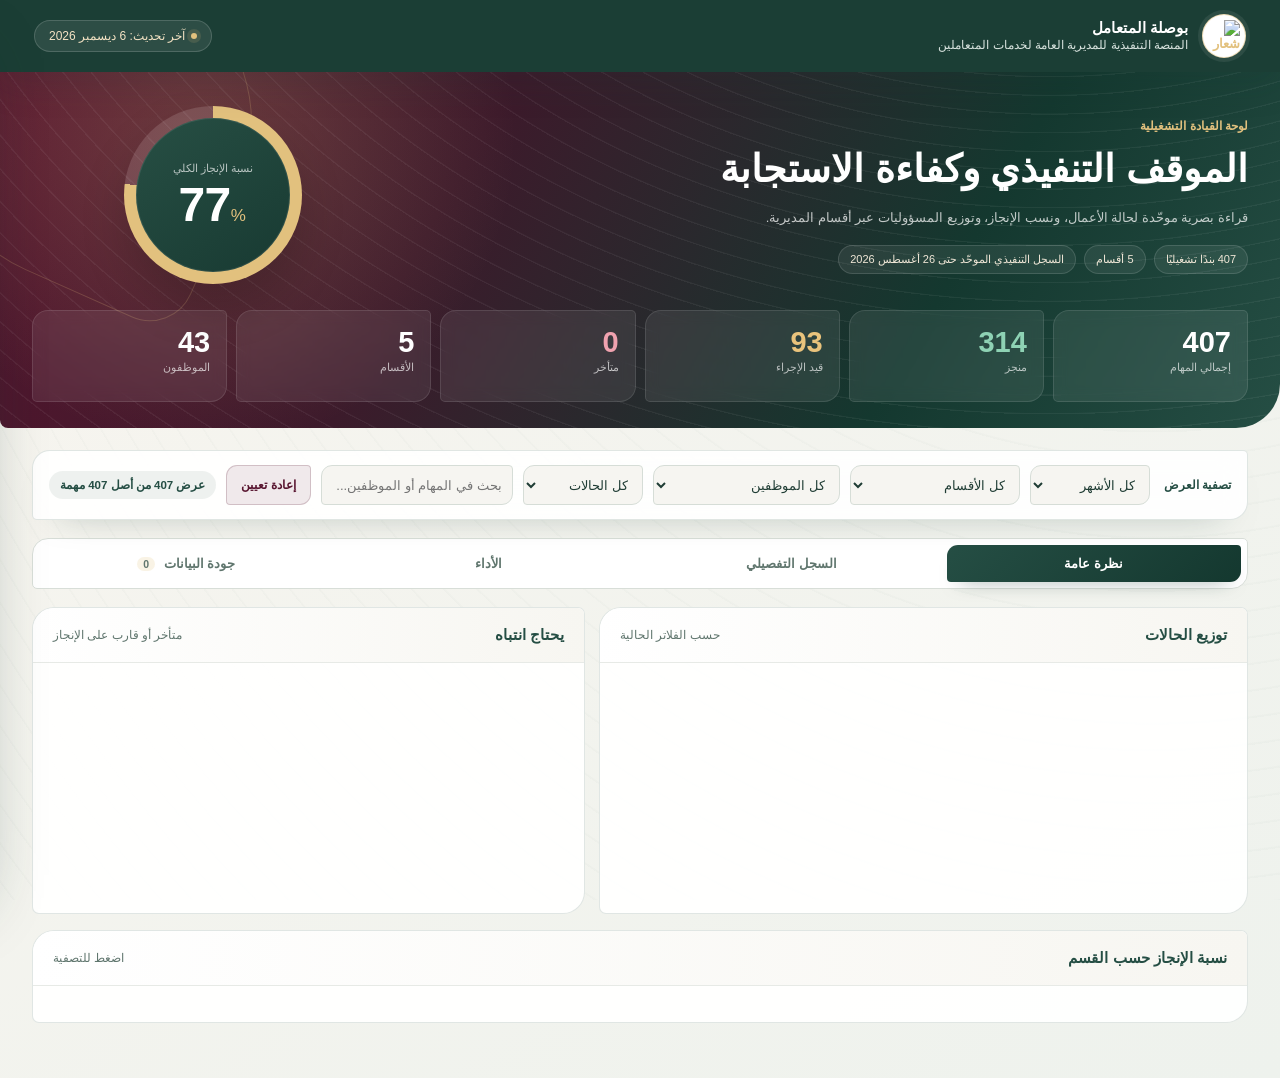
==== overrides/assets/work-tracker.html @ 0bb827c5 "Read weekly task workbook layouts safely" ====
<!DOCTYPE html>
<html lang="ar" dir="rtl">
<head>
<meta charset="UTF-8">
<meta name="viewport" content="width=device-width, initial-scale=1.0">
<title>بوصلة المتعامل — الموقف التنفيذي</title>
<link href="https://fonts.googleapis.com/css2?family=IBM+Plex+Sans+Arabic:wght@300;400;500;600;700&display=swap" rel="stylesheet">
<script src="https://cdnjs.cloudflare.com/ajax/libs/Chart.js/4.4.1/chart.umd.min.js" integrity="sha384-bs/nf9FbdNouRbMiFcrcZfLXYPKiPaGVGplVbv7dLGECccEXDW+S3zjqSKR5ZEaD" crossorigin="anonymous"></script>
<script src="https://cdn.sheetjs.com/xlsx-0.20.3/package/dist/xlsx.full.min.js"></script>
<style>
*{margin:0;padding:0;box-sizing:border-box;}
html,body{direction:rtl;text-align:right}.tabs{direction:rtl;justify-content:flex-start}
:root{
  --bg:#EAEDF3;
  --surface:#FFFFFF;
  --surface-alt:#F5F7FA;
  --ink:#16233D;
  --ink-soft:#5C6B84;
  --ink-faint:#93A0B4;
  --line:#E0E5ED;
  --line-strong:#CDD5E1;

  --navy:#152244;
  --navy-deep:#0B142B;
  --navy-soft:rgba(21,34,68,0.06);

  --gold:#AD8A3F;
  --gold-bright:#C9A44F;
  --gold-soft:rgba(173,138,63,0.13);

  --good:#1E7B4D;
  --good-soft:rgba(30,123,77,0.10);
  --warn:#B7791F;
  --warn-soft:rgba(183,121,31,0.10);
  --bad:#B23A3A;
  --bad-soft:rgba(178,58,58,0.10);

  --radius:10px;
  --radius-sm:6px;
  --shadow-sm:0 1px 2px rgba(11,20,43,0.06);
  --shadow-md:0 10px 30px -12px rgba(11,20,43,0.28);
}
html{scroll-behavior:smooth;}
body{
  background:var(--bg);
  color:var(--ink);
  font-family:'IBM Plex Sans Arabic',Tahoma,'Segoe UI',sans-serif;
  min-height:100vh;
  font-variant-numeric:tabular-nums;
  -webkit-font-smoothing:antialiased;
}

/* ───────── HEADER ───────── */
header{
  background:var(--surface);
  border-bottom:1px solid var(--line);
  padding:0 28px;
  height:58px;
  display:flex;align-items:center;justify-content:space-between;
  position:sticky;top:0;z-index:70;
}
.header-left{display:flex;align-items:center;gap:12px;}
.brand-mark{
  width:32px;height:32px;border-radius:7px;
  background:linear-gradient(155deg,var(--navy) 0%, var(--navy-deep) 100%);
  display:flex;align-items:center;justify-content:center;
  color:var(--gold-bright);font-weight:700;font-size:13px;flex-shrink:0;
  border:1px solid rgba(173,138,63,0.35);
}
.brand-text{display:flex;flex-direction:column;line-height:1.25;}
.brand-name{font-size:13.5px;font-weight:600;color:var(--ink);}
.brand-sub{font-size:11px;color:var(--ink-soft);}
.header-right{display:flex;align-items:center;gap:10px;}
.header-tag{
  font-size:11.5px;color:var(--ink-soft);
  background:var(--surface-alt);border:1px solid var(--line);
  padding:5px 12px;border-radius:20px;
  display:flex;align-items:center;gap:6px;
}
.header-tag .live-dot{width:6px;height:6px;border-radius:50%;background:var(--good);box-shadow:0 0 0 3px var(--good-soft);}

/* ───────── LAYOUT ───────── */
.page{max-width:1320px;margin:0 auto;padding:0 24px 48px;}

/* ───────── HERO / LEDGER BAND ───────── */
.hero{
  background:linear-gradient(120deg,var(--navy-deep) 0%, var(--navy) 62%, #1E3157 100%);
  margin:0 -24px 20px;
  padding:26px 24px 22px;
  position:relative;
  overflow:hidden;
}
.hero::before{
  content:'';position:absolute;inset:0;
  background-image:repeating-linear-gradient(90deg, rgba(255,255,255,0.035) 0 1px, transparent 1px 64px);
  pointer-events:none;
}
.hero-inner{max-width:1320px;margin:0 auto;position:relative;display:flex;align-items:flex-end;gap:36px;flex-wrap:wrap;}
.hero-figure{display:flex;flex-direction:column;gap:2px;}
.hero-figure .label{font-size:11.5px;color:rgba(255,255,255,0.55);font-weight:500;}
.hero-figure .value{font-size:44px;font-weight:700;color:var(--gold-bright);line-height:1;letter-spacing:-0.5px;}
.hero-figure .value .unit{font-size:20px;color:rgba(255,255,255,0.7);font-weight:500;margin-inline-start:2px;}
.hero-stats{display:flex;gap:26px;flex-wrap:wrap;margin-inline-start:auto;}
.hero-stat{display:flex;flex-direction:column;gap:2px;cursor:pointer;padding:4px 2px;border-bottom:2px solid transparent;transition:border-color .15s;}
.hero-stat:hover{border-color:rgba(201,164,79,0.5);}
.hero-stat .n{font-size:22px;font-weight:700;color:#fff;}
.hero-stat .l{font-size:11px;color:rgba(255,255,255,0.55);}
.hero-stat.is-good .n{color:#6FCB9B;}
.hero-stat.is-warn .n{color:#E8B863;}
.hero-stat.is-bad .n{color:#E88A8A;}

/* ───────── FILTER BAR ───────── */
.filter-bar{
  display:flex;flex-wrap:wrap;gap:9px;align-items:center;
  background:var(--surface);border:1px solid var(--line);
  border-radius:var(--radius);padding:11px 14px;margin-bottom:16px;
  box-shadow:var(--shadow-sm);
}
.filter-bar select, .filter-bar input[type=text]{
  font-family:inherit;font-size:12.5px;color:var(--ink);
  background:var(--surface-alt);border:1px solid var(--line);
  border-radius:7px;padding:7px 10px;outline:none;cursor:pointer;
  min-width:120px;
}
.filter-bar input[type=text]{cursor:text;min-width:180px;flex:1;}
.filter-bar select:focus, .filter-bar input:focus{border-color:var(--gold);}
.btn-reset{
  font-family:inherit;font-size:12px;font-weight:600;color:var(--ink-soft);
  background:none;border:1px solid var(--line-strong);border-radius:7px;
  padding:7px 12px;cursor:pointer;transition:all .15s;
}
.btn-reset:hover{background:var(--surface-alt);color:var(--bad);border-color:var(--bad);}
.filter-count{font-size:11.5px;color:var(--ink-faint);margin-inline-start:auto;white-space:nowrap;}

/* ───────── TABS ───────── */
.tabs{display:flex;gap:4px;margin-bottom:16px;border-bottom:1px solid var(--line);}
.tab{
  font-family:inherit;font-size:13px;font-weight:600;color:var(--ink-soft);
  background:none;border:none;padding:9px 4px;cursor:pointer;
  border-bottom:2px solid transparent;margin-inline-end:22px;
  transition:color .15s;
}
.tab:hover{color:var(--ink);}
.tab.active{color:var(--navy);border-color:var(--gold);}
.tab .badge{
  display:inline-block;margin-inline-start:5px;font-size:10.5px;font-weight:700;
  background:var(--gold-soft);color:var(--gold);padding:1px 6px;border-radius:9px;
}
.tab-panel{display:none;}
.tab-panel.active{display:block;}

/* ───────── CARDS / GRID ───────── */
.card{
  background:var(--surface);border:1px solid var(--line);border-radius:var(--radius);
  box-shadow:var(--shadow-sm);
}
.card-head{
  display:flex;align-items:center;justify-content:space-between;
  padding:13px 16px;border-bottom:1px solid var(--line);
}
.card-head h3{font-size:13px;font-weight:600;color:var(--ink);}
.card-head .hint{font-size:11px;color:var(--ink-faint);}
.grid-2{display:grid;grid-template-columns:1.3fr 1fr;gap:16px;margin-bottom:16px;}
.grid-3{display:grid;grid-template-columns:repeat(3,1fr);gap:14px;}
@media(max-width:900px){.grid-2{grid-template-columns:1fr;}.grid-3{grid-template-columns:1fr 1fr;}}

/* status donut card */
.donut-wrap{padding:14px 16px;display:flex;align-items:center;gap:18px;}
.donut-wrap canvas{max-width:150px;max-height:150px;}
.donut-legend{display:flex;flex-direction:column;gap:9px;flex:1;}
.legend-row{display:flex;align-items:center;gap:8px;font-size:12.5px;}
.legend-dot{width:9px;height:9px;border-radius:3px;flex-shrink:0;}
.legend-row .name{color:var(--ink-soft);flex:1;}
.legend-row .val{font-weight:700;color:var(--ink);}

/* attention list */
.attn-list{padding:6px 0;}
.attn-item{
  display:flex;align-items:center;gap:10px;padding:9px 16px;cursor:pointer;
  border-bottom:1px solid var(--surface-alt);transition:background .12s;
}
.attn-item:last-child{border-bottom:none;}
.attn-item:hover{background:var(--surface-alt);}
.attn-dot{width:7px;height:7px;border-radius:50%;flex-shrink:0;}
.attn-title{flex:1;font-size:12.5px;color:var(--ink);overflow:hidden;text-overflow:ellipsis;white-space:nowrap;}
.attn-meta{font-size:11px;color:var(--ink-faint);flex-shrink:0;}
.empty-note{padding:22px 16px;text-align:center;color:var(--ink-faint);font-size:12.5px;}

/* dept bars */
.deptbar-list{padding:14px 16px;display:flex;flex-direction:column;gap:12px;}
.deptbar-row{cursor:pointer;}
.deptbar-top{display:flex;justify-content:space-between;font-size:12px;margin-bottom:5px;}
.deptbar-top .name{color:var(--ink);font-weight:500;}
.deptbar-top .pct{color:var(--ink-soft);font-weight:700;}
.deptbar-track{height:7px;background:var(--surface-alt);border-radius:4px;overflow:hidden;}
.deptbar-fill{height:100%;border-radius:4px;}

/* ───────── TABLE ───────── */
.table-card{overflow:hidden;}
.tbl-scroll{overflow-x:auto;}
table{width:100%;border-collapse:collapse;font-size:12.5px;}
thead th{
  text-align:right;padding:10px 14px;background:var(--surface-alt);
  color:var(--ink-soft);font-weight:600;font-size:11.5px;
  border-bottom:1px solid var(--line);white-space:nowrap;
}
tbody td{padding:10px 14px;border-bottom:1px solid var(--surface-alt);vertical-align:middle;}
tbody tr{cursor:pointer;transition:background .12s;}
tbody tr:hover{background:var(--surface-alt);}
.cell-title{max-width:340px;overflow:hidden;text-overflow:ellipsis;white-space:nowrap;color:var(--ink);font-weight:500;}
.cell-emp{color:var(--ink-soft);max-width:200px;overflow:hidden;text-overflow:ellipsis;white-space:nowrap;}
.pct-mini{display:flex;align-items:center;gap:7px;min-width:90px;}
.pct-mini .track{flex:1;height:5px;background:var(--surface-alt);border-radius:3px;overflow:hidden;}
.pct-mini .fill{height:100%;border-radius:3px;}
.pct-mini .num{font-size:11.5px;font-weight:700;color:var(--ink-soft);min-width:28px;}
.pill{display:inline-flex;align-items:center;gap:5px;font-size:11px;font-weight:600;padding:3px 9px;border-radius:20px;white-space:nowrap;}
.pill-dot{width:5px;height:5px;border-radius:50%;}
.pill-good{background:var(--good-soft);color:var(--good);}
.pill-good .pill-dot{background:var(--good);}
.pill-warn{background:var(--warn-soft);color:var(--warn);}
.pill-warn .pill-dot{background:var(--warn);}
.pill-bad{background:var(--bad-soft);color:var(--bad);}
.pill-bad .pill-dot{background:var(--bad);}

.pager{display:flex;align-items:center;justify-content:space-between;padding:11px 16px;border-top:1px solid var(--line);}
.pager .info{font-size:11.5px;color:var(--ink-faint);}
.pager .nav{display:flex;gap:6px;}
.pager button{
  font-family:inherit;font-size:12px;font-weight:600;color:var(--ink-soft);
  background:var(--surface-alt);border:1px solid var(--line);border-radius:6px;
  padding:5px 11px;cursor:pointer;
}
.pager button:disabled{opacity:0.4;cursor:not-allowed;}
.pager button:not(:disabled):hover{background:var(--gold-soft);border-color:var(--gold);color:var(--gold);}

/* ───────── PERFORMANCE GRID ───────── */
.perf-toggle{display:flex;gap:6px;margin-bottom:14px;}
.perf-toggle button{
  font-family:inherit;font-size:12px;font-weight:600;color:var(--ink-soft);
  background:var(--surface);border:1px solid var(--line);border-radius:7px;
  padding:6px 14px;cursor:pointer;
}
.perf-toggle button.active{background:var(--navy);color:#fff;border-color:var(--navy);}
.perf-card{
  background:var(--surface);border:1px solid var(--line);border-radius:var(--radius);
  padding:14px 16px;cursor:pointer;transition:border-color .15s,transform .1s;
}
.perf-card:hover{border-color:var(--gold);transform:translateY(-1px);}
.perf-card.is-total{background:linear-gradient(120deg,var(--navy-deep),var(--navy));border-color:var(--navy);}
.perf-card.is-total .perf-name{color:rgba(255,255,255,0.7);}
.perf-card.is-total .perf-score{color:var(--gold-bright);}
.perf-card.is-total .perf-sub{color:rgba(255,255,255,0.55);}
.perf-card.is-total .perf-track{background:rgba(255,255,255,0.15);}
.perf-name{font-size:12.5px;font-weight:600;color:var(--ink);margin-bottom:6px;overflow:hidden;text-overflow:ellipsis;white-space:nowrap;}
.perf-score{font-size:26px;font-weight:700;margin-bottom:7px;}
.perf-track{height:6px;background:var(--surface-alt);border-radius:3px;overflow:hidden;margin-bottom:7px;}
.perf-fill{height:100%;border-radius:3px;}
.perf-sub{font-size:11px;color:var(--ink-faint);}

/* ───────── DATA QUALITY ───────── */
.dq-card{padding:16px;margin-bottom:14px;}
.dq-item{display:flex;gap:12px;padding:12px 0;border-bottom:1px solid var(--surface-alt);}
.dq-item:last-child{border-bottom:none;}
.dq-icon{width:30px;height:30px;border-radius:8px;flex-shrink:0;display:flex;align-items:center;justify-content:center;font-size:14px;}
.dq-icon.fixed{background:var(--good-soft);color:var(--good);}
.dq-icon.flag{background:var(--warn-soft);color:var(--warn);}
.dq-body{flex:1;}
.dq-title{font-size:12.5px;font-weight:600;color:var(--ink);margin-bottom:3px;}
.dq-detail{font-size:12px;color:var(--ink-soft);line-height:1.6;}
.dq-nums{display:flex;gap:14px;margin-top:6px;font-size:11.5px;color:var(--ink-faint);}
.dq-nums b{color:var(--ink);}

/* ───────── DRAWER ───────── */
.overlay{
  position:fixed;inset:0;background:rgba(11,20,43,0.45);backdrop-filter:blur(1px);
  z-index:100;opacity:0;pointer-events:none;transition:opacity .18s;
}
.overlay.open{opacity:1;pointer-events:auto;}
.drawer{
  position:fixed;top:0;bottom:0;left:0;width:min(420px,92vw);
  background:var(--surface);z-index:101;box-shadow:var(--shadow-md);
  transform:translateX(-100%);transition:transform .22s ease;
  display:flex;flex-direction:column;
}
.drawer.open{transform:translateX(0);}
.drawer-head{
  padding:16px 18px;border-bottom:1px solid var(--line);
  display:flex;align-items:flex-start;justify-content:space-between;gap:10px;
  background:linear-gradient(120deg,var(--navy-deep),var(--navy));
}
.drawer-head h3{font-size:14px;font-weight:600;color:#fff;line-height:1.5;}
.drawer-close{
  background:rgba(255,255,255,0.12);border:none;color:#fff;width:26px;height:26px;
  border-radius:6px;cursor:pointer;flex-shrink:0;font-size:14px;line-height:1;
}
.drawer-body{padding:16px 18px;overflow-y:auto;flex:1;}
.dfield{margin-bottom:14px;}
.dfield .k{font-size:11px;color:var(--ink-faint);margin-bottom:3px;}
.dfield .v{font-size:13px;color:var(--ink);line-height:1.6;}
.drawer-sub-list{border-top:1px solid var(--line);margin-top:6px;padding-top:10px;}
.drawer-sub-item{padding:8px 0;border-bottom:1px solid var(--surface-alt);font-size:12px;cursor:pointer;}
.drawer-sub-item:hover{color:var(--gold);}
.table-actions{display:flex;align-items:center;justify-content:space-between;gap:12px;padding:12px 16px;border-bottom:1px solid var(--line);background:var(--surface)}
.table-actions p{font-size:12px;color:var(--ink-soft);line-height:1.6}
.owner-access{display:flex;align-items:center;gap:8px;flex-wrap:wrap}.owner-status{font-size:11px;color:var(--ink-soft)}
.import-panel{padding:15px 18px;border-bottom:1px solid var(--line);background:#f7faf8}.import-panel h3{margin:0 0 6px;font-size:15px;color:var(--navy)}.import-panel p{margin:0 0 11px;font-size:12px;color:var(--ink-soft);line-height:1.8}.import-panel input[type=file]{max-width:100%;font-size:12px}.import-panel .import-actions{display:flex;gap:9px;align-items:center;flex-wrap:wrap}.import-panel .import-feedback{margin-top:10px;font-size:12px;line-height:1.8}.import-panel .import-preview{max-height:260px;overflow:auto;margin-top:10px}.import-panel table{width:100%;border-collapse:collapse;font-size:11px}.import-panel th,.import-panel td{border:1px solid var(--line);padding:7px;text-align:right}.import-panel th{background:#eef4f0}.import-panel .import-skipped{color:#99534c}
.import-dropzone{width:100%;min-height:102px;border:2px dashed #a6bfb1;border-radius:15px;background:#fff;color:var(--navy);font:inherit;cursor:pointer;display:flex;align-items:center;justify-content:center;gap:12px;padding:16px;text-align:right;transition:background .2s,border-color .2s,box-shadow .2s}
.import-dropzone:hover,.import-dropzone.is-dragging{border-color:#245944;background:#eaf5ee;box-shadow:0 0 0 3px rgba(36,89,68,.1)}
.import-dropzone:focus-visible{outline:3px solid var(--gold);outline-offset:3px}
.import-dropzone-icon{font-size:27px;line-height:1;color:#245944}.import-dropzone strong,.import-dropzone small{display:block}.import-dropzone strong{font-size:14px}.import-dropzone small{font-size:11px;color:var(--ink-soft);margin-top:5px}
.import-file-list{font-size:11px;color:var(--ink-soft);line-height:1.7;overflow-wrap:anywhere}.import-file-list span{display:inline-block;margin:5px 0 0 6px;padding:4px 8px;background:#eef4f0;border-radius:7px}
.import-panel .import-actions{margin-top:12px}
.import-panel details.import-skipped{margin-top:10px;padding:9px 12px;border:1px solid #e8d6ca;border-radius:9px;background:#fffaf7}.import-panel .import-skipped summary{cursor:pointer;font-weight:700}.import-panel .import-skipped ol{padding-right:20px;margin:9px 0 0}.import-panel .import-skipped li{padding:3px 0;line-height:1.6}
.import-panel thead th{position:sticky;top:0;z-index:1}
[hidden]{display:none!important}
.btn-primary,.btn-danger,.btn-secondary{font-family:inherit;font-size:12px;font-weight:700;border-radius:10px 4px 10px 4px;padding:8px 14px;cursor:pointer;transition:all .15s}
.btn-primary{color:#fff;background:var(--navy);border:1px solid var(--navy)}
.btn-primary:hover{background:var(--burgundy);border-color:var(--burgundy)}
.btn-secondary{color:var(--navy);background:#fff;border:1px solid var(--line-strong)}
.btn-danger{color:var(--bad);background:var(--bad-soft);border:1px solid rgba(165,61,77,.2)}
.drawer-form{display:grid;gap:12px}.drawer-form label{display:grid;gap:5px;font-size:11px;color:var(--ink-soft)}
.drawer-form input,.drawer-form select,.drawer-form textarea{width:100%;font:inherit;font-size:13px;color:var(--ink);background:var(--surface-alt);border:1px solid var(--line);border-radius:9px 4px 9px 4px;padding:9px 10px;outline:none}
.drawer-form textarea{min-height:95px;resize:vertical;line-height:1.6}.drawer-form input:focus,.drawer-form select:focus,.drawer-form textarea:focus{border-color:var(--gold);box-shadow:0 0 0 3px var(--gold-soft)}
.drawer-form-grid{display:grid;grid-template-columns:1fr 1fr;gap:10px}.drawer-actions{display:flex;flex-wrap:wrap;gap:8px;padding-top:6px}.save-note{font-size:11px;color:var(--good);min-height:18px}
@media(max-width:620px){.table-actions{align-items:stretch;flex-direction:column}.drawer-form-grid{grid-template-columns:1fr}}

::-webkit-scrollbar{width:8px;height:8px;}
::-webkit-scrollbar-thumb{background:var(--line-strong);border-radius:6px;}

/* ───────── SPF GALLERY REDESIGN ───────── */
:root{
  --bg:#F3F0E9;
  --surface:#FFFFFF;
  --surface-alt:#F5F6F2;
  --ink:#203D35;
  --ink-soft:#60766E;
  --ink-faint:#899A94;
  --line:#D8DED8;
  --line-strong:#C4CEC7;
  --navy:#254E44;
  --navy-deep:#14382F;
  --navy-soft:rgba(37,78,68,.08);
  --gold:#B58A4A;
  --gold-bright:#E2C17E;
  --gold-soft:rgba(181,138,74,.13);
  --burgundy:#58152F;
  --burgundy-soft:rgba(88,21,47,.09);
  --good:#28775B;
  --good-soft:rgba(40,119,91,.11);
  --warn:#B17A2C;
  --warn-soft:rgba(177,122,44,.12);
  --bad:#A53D4D;
  --bad-soft:rgba(165,61,77,.11);
  --radius:20px 7px 20px 7px;
  --radius-sm:10px 4px 10px 4px;
  --shadow-sm:none;
  --shadow-md:0 28px 65px -30px rgba(20,56,47,.45);
}
body{background:linear-gradient(145deg,#F8F5EF 0%,#EEF2ED 100%);font-family:Tahoma,"Segoe UI",sans-serif;}
body:before{content:"";position:fixed;inset:0;pointer-events:none;opacity:.38;background:repeating-radial-gradient(ellipse at 90% -70%,transparent 0 18px,rgba(37,78,68,.055) 19px 20px);}
header{height:72px;padding:0 34px;background:rgba(20,56,47,.97);border:0;color:#fff;box-shadow:0 14px 35px rgba(20,56,47,.14);}
.header-left{gap:14px}.brand-mark{width:44px;height:44px;padding:5px;border-radius:50%;background:#fff;border:1px solid rgba(226,193,126,.55);box-shadow:0 0 0 4px rgba(255,255,255,.08)}
.brand-mark img{display:block;width:100%;height:100%;object-fit:contain}.brand-name{font-size:15px;color:#fff}.brand-sub{font-size:12px;color:#D8E3DE}
.header-tag{font-size:12px;color:#F4E3C4;background:rgba(255,255,255,.08);border-color:rgba(255,255,255,.16);padding:8px 14px}.header-tag .live-dot{background:var(--gold-bright);box-shadow:0 0 0 4px rgba(226,193,126,.14)}
.page{max-width:1450px;padding:0 32px 55px;position:relative}
.hero{margin:0 0 22px;padding:34px 32px 26px;background:radial-gradient(circle at 16% 18%,rgba(226,193,126,.22),transparent 28%),linear-gradient(120deg,var(--burgundy) 0%,#3D1A2B 35%,var(--navy-deep) 72%,var(--navy) 100%);border-radius:0 0 44px 8px;}
.hero:before{background:repeating-radial-gradient(ellipse at 82% -130%,transparent 0 22px,rgba(255,255,255,.055) 23px 24px)}
.hero:after{content:"";position:absolute;left:-70px;top:-110px;width:320px;height:320px;border:1px solid rgba(226,193,126,.22);border-radius:50% 50% 14% 50%;transform:rotate(24deg)}
.hero-inner{display:grid;grid-template-columns:1.15fr .5fr;align-items:center;gap:22px}
.hero-intro{position:relative;z-index:2;max-width:680px}.hero-intro>span{display:inline-block;margin-bottom:8px;color:var(--gold-bright);font-size:12px;font-weight:700}.hero-intro h1{margin:0 0 9px;color:#fff;font-size:clamp(25px,3vw,39px);line-height:1.45}.hero-intro p{max-width:630px;color:rgba(255,255,255,.73);font-size:13px;line-height:1.8}.hero-context{display:flex;gap:8px;margin-top:16px;flex-wrap:wrap}.hero-context span{padding:7px 11px;border:1px solid rgba(255,255,255,.13);border-radius:24px;background:rgba(255,255,255,.07);color:#F0E7D7;font-size:11px}
.hero-figure{--rate:71;position:relative;z-index:2;justify-self:center;width:178px;height:178px;display:grid;place-items:center;border-radius:50%;background:conic-gradient(var(--gold-bright) calc(var(--rate)*1%),rgba(255,255,255,.12) 0);box-shadow:0 24px 45px rgba(0,0,0,.18)}
.hero-figure:before{content:"";position:absolute;inset:12px;border-radius:50%;background:linear-gradient(145deg,#274F44,#183A32);box-shadow:inset 0 0 0 1px rgba(255,255,255,.09)}
.hero-figure .label,.hero-figure .value{position:relative;z-index:1}.hero-figure .label{align-self:end;color:rgba(255,255,255,.67);font-size:11px}.hero-figure .value{align-self:start;font-size:48px;color:#fff;margin-top:4px}.hero-figure .value .unit{font-size:17px;color:var(--gold-bright)}
.hero-stats{grid-column:1/-1;width:100%;display:grid;grid-template-columns:repeat(6,1fr);gap:9px;margin:4px 0 0}
.hero-stat{position:relative;min-height:92px;padding:15px 16px;border:1px solid rgba(255,255,255,.11);border-radius:16px 5px 16px 5px;background:rgba(255,255,255,.075);backdrop-filter:blur(7px);transition:transform .18s,background .18s,border-color .18s}
.hero-stat:hover{transform:translateY(-3px);background:rgba(255,255,255,.12);border-color:rgba(226,193,126,.55)}.hero-stat .n{font-size:29px;color:#fff}.hero-stat .l{font-size:11px;color:rgba(255,255,255,.67)}.hero-stat.is-good .n{color:#8ED2B4}.hero-stat.is-warn .n{color:#E9C37C}.hero-stat.is-bad .n{color:#F0A2AF}
.filter-bar{position:sticky;top:82px;z-index:55;gap:10px;padding:14px 16px;margin-bottom:18px;border-color:rgba(37,78,68,.14);border-radius:18px 5px 18px 5px;background:rgba(255,255,255,.92);backdrop-filter:blur(14px);box-shadow:0 16px 35px -28px rgba(20,56,47,.55)}
.filter-bar:before{content:"تصفية العرض";flex:0 0 auto;color:var(--navy);font-size:12px;font-weight:700;padding-inline-end:4px}
.filter-bar select,.filter-bar input[type=text]{min-height:40px;font-size:13px;border-radius:11px 4px 11px 4px;background:#F6F5F1;border-color:#D6DDD7}.filter-bar select:focus,.filter-bar input:focus{border-color:var(--gold);box-shadow:0 0 0 3px var(--gold-soft)}
.btn-reset{min-height:40px;padding:8px 14px;border-radius:11px 4px 11px 4px;color:var(--burgundy);border-color:rgba(88,21,47,.2);background:var(--burgundy-soft)}.filter-count{padding:7px 11px;border-radius:18px;background:var(--navy-soft);color:var(--navy);font-weight:700}
.tabs{gap:8px;padding:6px;margin-bottom:18px;border:1px solid var(--line);border-radius:16px 5px 16px 5px;background:#fff}.tab{flex:1;margin:0;padding:11px 15px;border:0;border-radius:11px 4px 11px 4px;font-size:13px}.tab:hover{background:var(--navy-soft);color:var(--navy)}.tab.active{background:linear-gradient(135deg,var(--navy),var(--navy-deep));color:#fff;box-shadow:0 10px 20px -14px rgba(20,56,47,.65)}.tab .badge{background:rgba(226,193,126,.2);color:inherit}
.card{border-color:rgba(37,78,68,.14);border-radius:22px 7px 22px 7px;background:rgba(255,255,255,.94);overflow:hidden}.card-head{padding:18px 20px;border-bottom-color:#E7EAE6;background:linear-gradient(90deg,#fff,#F7F6F1)}.card-head h3{font-size:15px;color:var(--navy)}.card-head .hint{font-size:12px;color:var(--ink-soft)}
.grid-2{grid-template-columns:1.08fr .92fr;gap:14px}.donut-wrap{min-height:250px;padding:20px 24px;justify-content:center}.donut-wrap canvas{max-width:190px;max-height:190px}.donut-legend{gap:12px}.legend-row{padding:10px 12px;border-radius:12px 4px 12px 4px;background:var(--surface-alt);font-size:13px}.legend-dot{width:10px;height:10px;border-radius:50%}.legend-row .val{font-size:15px;color:var(--navy)}
.attn-list{padding:10px}.attn-item{margin-bottom:7px;padding:12px 13px;border:1px solid #E6E9E5;border-radius:12px 4px 12px 4px;background:#fff}.attn-item:hover{background:#FAF7F0;border-color:rgba(181,138,74,.45)}.attn-dot{width:9px;height:9px;box-shadow:0 0 0 4px var(--warn-soft)}.attn-title{font-size:13px}.empty-note{min-height:180px;display:grid;place-items:center;color:var(--navy);font-size:13px}
.deptbar-list{display:grid;grid-template-columns:repeat(5,1fr);gap:10px;padding:18px}.deptbar-row{min-height:150px;padding:16px;border:1px solid #E0E6E1;border-radius:18px 5px 18px 5px;background:linear-gradient(145deg,#fff,#F5F6F2);display:flex;flex-direction:column;justify-content:space-between;transition:transform .18s,border-color .18s}.deptbar-row:hover{transform:translateY(-3px);border-color:var(--gold)}.deptbar-top{display:block}.deptbar-top .name{display:block;min-height:40px;font-size:13px;line-height:1.6;color:var(--navy)}.deptbar-top .pct{display:block;margin:8px 0;font-size:28px;color:var(--burgundy)}.deptbar-track{height:8px;background:#E3E9E4}.deptbar-fill{background:linear-gradient(90deg,var(--navy),var(--gold))!important}
.table-card{border-radius:22px 7px 22px 7px}thead th{padding:14px;background:var(--navy);color:#fff;border-color:rgba(255,255,255,.08)}tbody td{padding:13px 14px;border-bottom-color:#EEF0ED}tbody tr:nth-child(even){background:#FAFAF7}tbody tr:hover{background:#F5EFE4}.cell-title{color:var(--navy)}
.pager{padding:14px 18px;background:#F8F7F3}.pager button{padding:8px 14px;border-radius:10px 4px 10px 4px;background:#fff}.pager button:not(:disabled):hover{background:var(--navy);border-color:var(--navy);color:#fff}
.perf-toggle{padding:5px;border:1px solid var(--line);border-radius:14px 5px 14px 5px;background:#fff;width:max-content}.perf-toggle button{padding:9px 16px;border:0}.perf-toggle button.active{background:var(--burgundy);border-color:var(--burgundy)}.grid-3{gap:12px}.perf-card{min-height:165px;padding:19px;border-radius:20px 6px 20px 6px;background:linear-gradient(145deg,#fff,#F5F6F2);display:flex;flex-direction:column;justify-content:center}.perf-card:hover{transform:translateY(-4px);border-color:var(--gold)}.perf-card.is-total{background:linear-gradient(135deg,var(--burgundy),#34101F);border:0}.perf-name{font-size:13px}.perf-score{font-size:35px;color:var(--navy)}.perf-track{height:8px}.perf-fill{background:linear-gradient(90deg,var(--navy),var(--gold))!important}
.dq-card{padding:20px}.dq-item{padding:15px 4px}.dq-icon{width:40px;height:40px;border-radius:13px 4px 13px 4px}.dq-title{font-size:13px;color:var(--navy)}.dq-detail{font-size:13px}
.overlay{background:rgba(20,56,47,.48);backdrop-filter:blur(5px)}.drawer{width:min(470px,94vw);border-radius:0 28px 28px 0}.drawer-head{padding:23px;background:linear-gradient(130deg,var(--burgundy),#31101F)}.drawer-head h3{font-size:17px}.drawer-close{width:34px;height:34px;border-radius:11px}.drawer-body{padding:23px}.dfield{padding:12px 0;border-bottom:1px solid #E8EBE7}.dfield .k{font-size:12px;color:var(--gold)}.dfield .v{font-size:14px;color:var(--navy)}
::-webkit-scrollbar-thumb{background:#AABAB1}
@media(max-width:1100px){.hero-stats{grid-template-columns:repeat(3,1fr)}.deptbar-list{grid-template-columns:repeat(3,1fr)}}
@media(max-width:760px){header{height:auto;min-height:70px;padding:11px 16px;gap:10px}.brand-name{font-size:13px}.brand-sub{font-size:10px}.header-tag{font-size:10px;padding:6px 9px}.page{padding:0 14px 40px}.hero{margin:0 0 16px;padding:24px 14px 20px;border-radius:0 0 28px 6px}.hero-inner{grid-template-columns:1fr}.hero-intro h1{font-size:25px}.hero-intro p{font-size:12px}.hero-figure{width:150px;height:150px;justify-self:start}.hero-stats{grid-template-columns:repeat(2,1fr)}.hero-stat{min-height:85px}.filter-bar{position:relative;top:auto}.filter-bar:before{width:100%}.filter-bar select,.filter-bar input[type=text]{width:100%;min-width:0}.filter-count{margin:0}.tabs{overflow:auto}.tab{min-width:120px;white-space:nowrap}.grid-2,.grid-3{grid-template-columns:1fr}.donut-wrap{flex-direction:column}.deptbar-list{grid-template-columns:1fr}.deptbar-row{min-height:120px}.cell-title{max-width:240px}}
</style>
</head>
<body>

<header>
  <div class="header-left">
    <div class="brand-mark"><img src="spf-logo.png" alt="شعار صندوق الحماية الاجتماعية"></div>
    <div class="brand-text">
      <span class="brand-name">بوصلة المتعامل</span>
      <span class="brand-sub">المنصة التنفيذية للمديرية العامة لخدمات المتعاملين</span>
    </div>
  </div>
  <div class="header-right">
    <span class="header-tag" id="last-update-tag"><span class="live-dot"></span>آخر تحديث: —</span>
  </div>
</header>

<div class="hero">
  <div class="hero-inner">
    <div class="hero-intro">
      <span>لوحة القيادة التشغيلية</span>
      <h1>الموقف التنفيذي وكفاءة الاستجابة</h1>
      <p>قراءة بصرية موحّدة لحالة الأعمال، ونسب الإنجاز، وتوزيع المسؤوليات عبر أقسام المديرية.</p>
      <div class="hero-context"><span id="context-total">354 بندًا تشغيليًا</span><span id="context-depts">5 أقسام</span><span>السجل التنفيذي الموحّد حتى 26 أغسطس 2026</span></div>
    </div>
    <div class="hero-figure">
      <span class="label">نسبة الإنجاز الكلي</span>
      <span class="value" id="hero-rate">—<span class="unit">%</span></span>
    </div>
    <div class="hero-stats">
      <div class="hero-stat" onclick="setStatusFilter('all')"><span class="n" id="stat-total">—</span><span class="l">إجمالي المهام</span></div>
      <div class="hero-stat is-good" onclick="setStatusFilter('منجز')"><span class="n" id="stat-done">—</span><span class="l">منجز</span></div>
      <div class="hero-stat is-warn" onclick="setStatusFilter('قيد الإجراء')"><span class="n" id="stat-prog">—</span><span class="l">قيد الإجراء</span></div>
      <div class="hero-stat is-bad" onclick="setStatusFilter('متأخر')"><span class="n" id="stat-late">—</span><span class="l">متأخر</span></div>
      <div class="hero-stat"><span class="n" id="stat-depts">—</span><span class="l">الأقسام</span></div>
      <div class="hero-stat"><span class="n" id="stat-emps">—</span><span class="l">الموظفون</span></div>
    </div>
  </div>
</div>

<div class="page">

  <div class="filter-bar">
    <select id="f-month" onchange="onFilterChange()"></select>
    <select id="f-dept" onchange="onFilterChange()"></select>
    <select id="f-emp" onchange="onFilterChange()"></select>
    <select id="f-status" onchange="onFilterChange()">
      <option value="all">كل الحالات</option>
      <option value="منجز">منجز</option>
      <option value="قيد الإجراء">قيد الإجراء</option>
      <option value="متأخر">متأخر</option>
    </select>
    <input type="text" id="f-search" placeholder="بحث في المهام أو الموظفين..." oninput="onSearchInput()">
    <button class="btn-reset" onclick="resetFilters()">إعادة تعيين</button>
    <span class="filter-count" id="filter-count"></span>
  </div>

  <div class="tabs">
    <button class="tab active" data-tab="overview" onclick="switchTab('overview')">نظرة عامة</button>
    <button class="tab" data-tab="table" onclick="switchTab('table')">السجل التفصيلي</button>
    <button class="tab" data-tab="perf" onclick="switchTab('perf')">الأداء</button>
    <button class="tab" data-tab="dq" onclick="switchTab('dq')">جودة البيانات <span class="badge" id="dq-badge">0</span></button>
  </div>

  <!-- OVERVIEW -->
  <div class="tab-panel active" id="panel-overview">
    <div class="grid-2">
      <div class="card">
        <div class="card-head"><h3>توزيع الحالات</h3><span class="hint">حسب الفلاتر الحالية</span></div>
        <div class="donut-wrap">
          <canvas id="donut"></canvas>
          <div class="donut-legend" id="donut-legend"></div>
        </div>
      </div>
      <div class="card">
        <div class="card-head"><h3>يحتاج انتباه</h3><span class="hint">متأخر أو قارب على الإنجاز</span></div>
        <div class="attn-list" id="attn-list"></div>
      </div>
    </div>
    <div class="card">
      <div class="card-head"><h3>نسبة الإنجاز حسب القسم</h3><span class="hint">اضغط للتصفية</span></div>
      <div class="deptbar-list" id="deptbar-list"></div>
    </div>
  </div>

  <!-- TABLE -->
  <div class="tab-panel" id="panel-table">
    <div class="card table-card">
      <div class="table-actions"><p>يمكن للجميع الاطلاع على البيانات. يدخل الحساب المخوّل مرة واحدة للتعديل المتكرر؛ تبقى الجلسة فعالة حتى الخروج أو إغلاق التبويب.</p><div class="owner-access"><span class="owner-status" id="owner-status">وضع العرض</span><button class="btn-secondary" id="owner-login-button" type="button" onclick="loginOwner()">دخول المالك</button><button class="btn-secondary" id="refresh-tasks-button" type="button" onclick="refreshTasksFromGithub()" hidden>تحديث السجل</button><button class="btn-primary" id="add-task-button" type="button" onclick="openNewTaskDrawer()" hidden>إضافة مهمة</button></div></div>
      <p id="tracker-load-error" role="alert" style="padding:12px;color:#8e2948" hidden>تعذر تحميل ملف بيانات المهام. حدّث الصفحة قبل إجراء أي تعديل.</p>
      <div class="import-panel" id="import-panel" hidden>
        <h3>تحديث وإضافة المهام من ملف</h3>
        <p>اختر عدة ملفات Excel أو CSV، أو اسحبها إلى المنطقة أدناه. سنتعرّف على المهمة والحالة والموظف والقسم في كل ملف، ثم نعرض نتيجة الملفات مجتمعة للمراجعة قبل النشر. الخانات الفارغة لا تمحو البيانات السابقة، ولا تُرفع الملفات الأصلية إلى الموقع.</p>
        <input type="file" id="tasks-import-file" accept=".xlsx,.xls,.csv,.tsv" aria-label="اختيار ملفات تحديث المهام" multiple hidden onchange="previewTaskImport(event.target.files)">
        <button type="button" class="import-dropzone" id="tasks-import-dropzone" onclick="document.getElementById('tasks-import-file').click()" ondragenter="taskImportDragEnter(event)" ondragover="taskImportDragOver(event)" ondragleave="taskImportDragLeave(event)" ondrop="taskImportDrop(event)"><span class="import-dropzone-icon" aria-hidden="true">⇧</span><span><strong>اسحب الملفات هنا أو انقر لاختيارها</strong><small>اختيار متعدد · Excel ‏(.xlsx / .xls) أو CSV / TSV</small></span></button>
        <div class="import-file-list" id="import-file-list" aria-live="polite"></div>
        <div class="import-actions"><button type="button" class="btn-primary" id="confirm-task-import" onclick="confirmTaskImport()" hidden>اعتماد التحديثات والإضافات ونشرها</button></div>
        <div class="import-feedback" id="import-feedback" role="status"></div><div class="import-preview" id="import-preview"></div>
      </div>
      <div class="tbl-scroll">
        <table>
          <thead><tr>
            <th>المهمة</th><th>القسم</th><th>الموظف</th><th>النسبة</th><th>التاريخ</th><th>الحالة</th>
          </tr></thead>
          <tbody id="tbody"></tbody>
        </table>
      </div>
      <div class="pager">
        <span class="info" id="pager-info"></span>
        <div class="nav">
          <button id="pg-prev" onclick="changePage(-1)">السابق</button>
          <button id="pg-next" onclick="changePage(1)">التالي</button>
        </div>
      </div>
    </div>
  </div>

  <!-- PERFORMANCE -->
  <div class="tab-panel" id="panel-perf">
    <div class="perf-toggle">
      <button class="active" data-mode="dept" onclick="setPerfMode('dept')">حسب القسم</button>
      <button data-mode="emp" onclick="setPerfMode('emp')">حسب الموظف</button>
    </div>
    <div class="grid-3" id="perf-grid"></div>
  </div>

  <!-- DATA QUALITY -->
  <div class="tab-panel" id="panel-dq">
    <div class="card dq-card">
      <div class="card-head" style="padding:0 0 12px;border:none;"><h3>تصحيحات تم تطبيقها تلقائياً</h3></div>
      <div id="dq-fixed"></div>
    </div>
    <div class="card dq-card">
      <div class="card-head" style="padding:0 0 12px;border:none;"><h3>بنود تحتاج مراجعتك</h3></div>
      <div id="dq-flags"></div>
    </div>
  </div>

</div>

<div class="overlay" id="overlay" onclick="closeDrawer()"></div>
<div class="drawer" id="drawer">
  <div class="drawer-head">
    <h3 id="drawer-title">—</h3>
    <button class="drawer-close" onclick="closeDrawer()">✕</button>
  </div>
  <div class="drawer-body" id="drawer-body"></div>
</div>


<script>
const DEFAULT_DATA = [];

const GITHUB_OWNER='Azzan909';
const GITHUB_REPO='spf-customer-services';
const TASKS_REPO_PATH='overrides/assets/tasks-data.json';
const AUTH_PROXY='https://customer-compass-github-auth.spf2040.chatgpt.site';
const FILTER_STORAGE_KEY='spf-work-tracker-filters-v1';
const OWNER_SESSION_KEY='spf-work-tracker-owner-session-v1';
let isOwner=false,ownerAccessToken='',loadedTasksUpdatedAt=null,loadedTasksSha=null,pendingTaskImport=null,taskMutationInFlight=false,importReadInFlight=false;
// Keep distinct people with the same first name (e.g. سعيد) separate.
const EMPLOYEE_ALIASES={'يسرى الراسبية':'يسرى','يسرى الراسبي':'يسرى','سهى البلوشي':'سهى','سهى ا':'سهى','أحمد العبري':'أحمد','عزان الريامي':'عزان','فاطمة الجرادي':'فاطمة','عبدالله البوسعيدي':'عبدالله','زكية الوهيبي':'زكية','زهرة المصلحي':'زهرة','زهره المصلحي':'زهرة','حسناء المنجية':'حسناء','حسناء المنجي':'حسناء','ميعاد العلوي':'ميعاد','عبدالعزيز الغيثي':'عبدالعزيز'};
function normalizeEmployees(value){
  let result=String(value||'');
  for(const [alias,name] of Object.entries(EMPLOYEE_ALIASES).sort((a,b)=>b[0].length-a[0].length))result=result.replaceAll(alias,name);
  return result.trim();
}
function cloneDefaults(){return DEFAULT_DATA.map((r,index)=>({...r,emp:normalizeEmployees(r.emp),id:r.id||`source-${index+1}`}));}
async function loadTasks(){
  try{
    const response=await fetch(`tasks-data.json?v=${Date.now()}`,{cache:'no-store'});
    if(!response.ok)throw new Error('تعذر تحميل ملف البيانات المركزي');
    const payload=await response.json();
    if(Array.isArray(payload.tasks)&&payload.tasks.length){loadedTasksUpdatedAt=payload.updated_at||null;return payload.tasks.map((r,index)=>({...r,emp:normalizeEmployees(r.emp),id:r.id||`central-${index+1}`}));}
  }catch(error){console.warn(error)}
  document.getElementById('tracker-load-error').hidden=false;
  return cloneDefaults();
}
let DATA=cloneDefaults();
function githubHeaders(token){return {'Accept':'application/vnd.github+json','Authorization':`Bearer ${token}`,'X-GitHub-Api-Version':'2022-11-28'};}
function encodeBase64(value){const bytes=new TextEncoder().encode(value);let binary='';bytes.forEach(byte=>binary+=String.fromCharCode(byte));return btoa(binary);}
async function githubError(response,fallback){
  const detail=await response.json().catch(()=>({}));
  const message=String(detail.message||'');
  if(response.status===401)return new Error('مفتاح GitHub غير صالح أو انتهت صلاحيته. أنشئ مفتاحًا جديدًا ثم سجّل الدخول مرة أخرى.');
  if(response.status===403&&/Resource not accessible by personal access token/i.test(message)){
    return new Error('المفتاح لا يملك صلاحية التعديل على هذا المستودع. في إعداد المفتاح اختر Resource owner: Azzan909، ثم Only select repositories: spf-customer-services، ثم Repository permissions → Contents: Read and write. بعد تعديل المفتاح سجّل خروج المالك ثم ادخل بالمفتاح المحدّث.');
  }
  if(response.status===404)return new Error('المفتاح لا يستطيع الوصول إلى مستودع المنصة. تأكد من اختيار المستودع spf-customer-services عند إنشاء المفتاح.');
  if(response.status===409)return new Error('نُشرت تغييرات أخرى في الوقت نفسه. اضغط «تحديث السجل» ثم أعد المحاولة؛ جلسة الدخول ما زالت فعالة.');
  return new Error(message||fallback);
}
function updateOwnerUI(){
  const login=document.getElementById('owner-login-button'),add=document.getElementById('add-task-button'),refresh=document.getElementById('refresh-tasks-button'),status=document.getElementById('owner-status'),importPanel=document.getElementById('import-panel');
  if(login)login.textContent=isOwner?'خروج المالك':'دخول المالك';
  if(add)add.hidden=!isOwner;
  if(refresh)refresh.hidden=!isOwner;
  if(importPanel)importPanel.hidden=!isOwner;
  if(status)status.textContent=isOwner?'وضع الإدارة — التحديثات تُنشر للجميع':'وضع العرض';
}
function clearOwnerSession(){
  ownerAccessToken='';isOwner=false;
  try{sessionStorage.removeItem(OWNER_SESSION_KEY)}catch(_){/* Storage can be unavailable. */}
  updateOwnerUI();
}
function rememberOwnerSession(token){
  ownerAccessToken=token;isOwner=true;
  try{sessionStorage.setItem(OWNER_SESSION_KEY,token)}catch(_){/* The in-memory session still works. */}
  updateOwnerUI();
}
async function fetchCurrentTaskSnapshot(token){
  const endpoint=`https://api.github.com/repos/${GITHUB_OWNER}/${GITHUB_REPO}/contents/${TASKS_REPO_PATH}`;
  const response=await fetch(`${endpoint}?ref=main&t=${Date.now()}`,{headers:githubHeaders(token),cache:'no-store'});
  if(!response.ok)throw await githubError(response,'تعذر قراءة أحدث نسخة من سجل الأعمال');
  const metadata=await response.json();
  const bytes=Uint8Array.from(atob(metadata.content.replace(/\s/g,'')),ch=>ch.charCodeAt(0));
  return {endpoint,metadata,payload:JSON.parse(new TextDecoder().decode(bytes))};
}
async function syncTasksFromGithub(token){
  const {metadata,payload}=await fetchCurrentTaskSnapshot(token);
  if(!Array.isArray(payload.tasks))throw new Error('ملف سجل الأعمال لا يحتوي على قائمة مهام صالحة.');
  DATA=payload.tasks.map((task,index)=>({...task,emp:normalizeEmployees(task.emp),id:task.id||`central-${index+1}`}));
  loadedTasksUpdatedAt=payload.updated_at||null;
  loadedTasksSha=metadata.sha;
  refreshFiltersAfterDataChange();
  publishSummary();
}
async function refreshTasksFromGithub(){
  if(!isOwner||taskMutationInFlight)return;
  const button=document.getElementById('refresh-tasks-button');
  if(button){button.disabled=true;button.textContent='جارٍ تحديث السجل…'}
  try{await syncTasksFromGithub(ownerAccessToken);closeDrawer();}
  catch(error){alert(error.message||'تعذر تحديث السجل. حاول مرة أخرى دون تسجيل الخروج.');}
  finally{if(button){button.disabled=false;button.textContent='تحديث السجل'}}
}
async function verifyOwnerToken(token){
  const response=await fetch('https://api.github.com/user',{headers:githubHeaders(token)});
  if(!response.ok)throw await githubError(response,'تعذر التحقق من حساب GitHub');
  const user=await response.json();
  const repo=await fetch(`https://api.github.com/repos/${GITHUB_OWNER}/${GITHUB_REPO}`,{headers:githubHeaders(token)});
  if(!repo.ok)throw await githubError(repo,'تعذر التحقق من صلاحية الحساب المخوّل');
  const repoData=await repo.json();
  if(!repoData.permissions?.push)throw new Error(`الحساب ${user.login||'الحالي'} يحتاج صلاحية كتابة على مستودع المنصة. أضفه متعاونًا بصلاحية Write أولاً.`);
  const endpoint=`https://api.github.com/repos/${GITHUB_OWNER}/${GITHUB_REPO}/contents/${TASKS_REPO_PATH}?ref=main`;
  const repositoryAccess=await fetch(endpoint,{headers:githubHeaders(token)});
  if(!repositoryAccess.ok)throw await githubError(repositoryAccess,'تعذر الوصول إلى ملف بيانات المنصة');
  return true;
}
function ownerOauthPanel(code,url){
  const panel=document.createElement('div');panel.id='owner-oauth-panel';panel.style.cssText='position:fixed;inset:0;z-index:999;display:grid;place-items:center;padding:20px;background:rgba(20,42,35,.76);backdrop-filter:blur(6px)';
  panel.innerHTML=`<div style="width:min(430px,100%);padding:30px;border-radius:22px;background:#fff;text-align:center"><span style="color:#b9934c;font-weight:800">دخول المالك</span><h3 style="color:#254e44">أدخل الرمز في GitHub</h3><strong style="display:block;margin:16px;padding:12px;border:1px dashed #b9934c;border-radius:13px;font:800 28px monospace;letter-spacing:4px">${code}</strong><a href="${url}" target="_blank" rel="noopener" style="display:inline-block;padding:10px 16px;border-radius:10px;background:#254e44;color:#fff;text-decoration:none">فتح GitHub</a><p style="color:#68746f;font-size:12px">بانتظار الموافقة…</p></div>`;document.body.appendChild(panel);return panel;
}
function ownerLoginChoice(){
  return new Promise((resolve,reject)=>{
    const panel=document.createElement('div');panel.id='owner-login-choice';panel.style.cssText='position:fixed;inset:0;z-index:999;display:grid;place-items:center;padding:20px;background:rgba(20,42,35,.76);backdrop-filter:blur(6px)';
    panel.innerHTML=`<div style="position:relative;width:min(460px,100%);padding:30px;border-radius:22px;background:#fff;text-align:right"><button data-close-login type="button" style="position:absolute;left:14px;top:14px;width:32px;height:32px;border:0;border-radius:50%;background:#eef1ee;color:#254e44;font-size:20px">×</button><span style="color:#b9934c;font-weight:800">دخول المالك</span><h3 style="margin:7px 0;color:#254e44">اختر طريقة الدخول</h3><p style="color:#68746f;font-size:12px;line-height:1.7">داخل شبكة العمل استخدم رمز وصول مؤقت. لا يُحفظ الرمز ويُحذف تلقائيًا عند الخروج أو إغلاق الصفحة.</p><label style="display:block;color:#68746f;font-size:11px;font-weight:700">رمز الوصول المؤقت<input type="password" autocomplete="off" placeholder="github_pat_… أو ghp_…" style="display:block;width:100%;min-height:44px;margin-top:6px;border:1px solid #dfe4df;border-radius:10px;padding:9px 11px;direction:ltr;text-align:left;font-family:monospace"></label><button data-token-login type="button" style="width:100%;margin-top:9px;border:0;border-radius:10px;padding:11px;background:#254e44;color:#fff;font-weight:800">تحقق وابدأ التعديل</button><small data-login-error role="status" style="display:block;min-height:20px;margin-top:7px;color:#8e2948;text-align:center"></small><a href="https://github.com/settings/personal-access-tokens/new" target="_blank" rel="noopener" style="display:block;color:#715a80;font-size:10px;line-height:1.6;text-align:center">إنشاء رمز: استخدمي حسابك المضاف متعاونًا في المستودع، واختاري صلاحية Contents: Read and write</a><i style="display:block;margin:12px;text-align:center;color:#68746f;font-size:10px;font-style:normal">أو</i><button data-oauth-login type="button" style="width:100%;border:0;border-radius:10px;padding:11px;background:#eef1ee;color:#254e44;font-weight:800">الدخول عبر GitHub خارج شبكة العمل</button></div>`;
    document.body.appendChild(panel);const input=panel.querySelector('input'),submit=panel.querySelector('[data-token-login]'),error=panel.querySelector('[data-login-error]');
    panel.querySelector('[data-close-login]').onclick=()=>{panel.remove();reject(new Error('تم إلغاء تسجيل الدخول'));};
    panel.querySelector('[data-oauth-login]').onclick=()=>{panel.remove();resolve({mode:'oauth'});};
    submit.onclick=async()=>{const token=input.value.trim();if(!token){error.textContent='أدخل رمز الوصول المؤقت';return;}submit.disabled=true;submit.textContent='جارٍ التحقق…';try{await verifyOwnerToken(token);panel.remove();resolve({mode:'token',token});}catch(err){error.textContent=err.message;submit.disabled=false;submit.textContent='تحقق وابدأ التعديل';}};
  });
}
async function githubDeviceLogin(){
  const start=await fetch(`${AUTH_PROXY}/device/code`,{method:'POST',headers:{'Content-Type':'application/json'},body:'{}'});if(!start.ok)throw new Error('تعذر بدء تسجيل GitHub');
  const flow=await start.json();const panel=ownerOauthPanel(flow.user_code,flow.verification_uri),started=Date.now(),interval=Math.max(5,Number(flow.interval)||5)*1000;
  try{while(Date.now()-started<(Number(flow.expires_in)||900)*1000){await new Promise(r=>setTimeout(r,interval));const response=await fetch(`${AUTH_PROXY}/oauth/access-token`,{method:'POST',headers:{'Content-Type':'application/json'},body:JSON.stringify({device_code:flow.device_code})});const result=await response.json();if(result.access_token){await verifyOwnerToken(result.access_token);return result.access_token}if(result.error&&!["authorization_pending","slow_down"].includes(result.error))throw new Error('لم تكتمل موافقة GitHub')}throw new Error('انتهت مهلة تسجيل الدخول')}finally{panel.remove()}
}
async function loginOwner(){
  if(isOwner){clearOwnerSession();closeDrawer();return;}
  const button=document.getElementById('owner-login-button');if(button)button.textContent='جارٍ التحقق…';
  try{
    const cached=ownerAccessToken||(()=>{try{return sessionStorage.getItem(OWNER_SESSION_KEY)}catch(_){return null}})();
    let token;
    if(cached){await verifyOwnerToken(cached);token=cached;}
    else{const choice=await ownerLoginChoice();token=choice.mode==='token'?choice.token:await githubDeviceLogin();}
    await syncTasksFromGithub(token);
    rememberOwnerSession(token);
  }catch(error){
    if(/غير صالح|انتهت صلاحيته|لا يملك صلاحية|لا يستطيع الوصول/.test(error.message||''))clearOwnerSession();
    else updateOwnerUI();
    if(error.message!=='تم إلغاء تسجيل الدخول')alert(error.message||'تعذر دخول المالك');
  }
}
async function restoreOwnerSession(){
  const token=(()=>{try{return sessionStorage.getItem(OWNER_SESSION_KEY)}catch(_){return null}})();
  if(!token){updateOwnerUI();return;}
  try{await verifyOwnerToken(token);await syncTasksFromGithub(token);rememberOwnerSession(token);}
  catch(error){
    if(/غير صالح|انتهت صلاحيته|لا يملك صلاحية|لا يستطيع الوصول/.test(error.message||''))clearOwnerSession();
    else{ownerAccessToken=token;isOwner=false;updateOwnerUI();}
  }
}
async function saveTasks(){
  if(!isOwner)throw new Error('يلزم دخول المالك قبل الحفظ');
  const token=ownerAccessToken;if(!token)throw new Error('انتهت جلسة التحرير');
  let snapshot=await fetchCurrentTaskSnapshot(token);
  // GitHub's read endpoint may briefly return the version preceding our last save.
  for(let attempt=0;attempt<2&&loadedTasksSha&&snapshot.metadata.sha!==loadedTasksSha&&Date.parse(snapshot.payload.updated_at)<Date.parse(loadedTasksUpdatedAt);attempt++){
    await new Promise(resolve=>setTimeout(resolve,250*(attempt+1)));
    snapshot=await fetchCurrentTaskSnapshot(token);
  }
  const {endpoint,metadata,payload:remote}=snapshot;
  if(!loadedTasksUpdatedAt||remote.updated_at!==loadedTasksUpdatedAt||loadedTasksSha&&metadata.sha!==loadedTasksSha)
    throw new Error('تغيّرت البيانات في جلسة أخرى. اضغط «تحديث السجل» لمراجعة أحدث المهام، ثم أعد التعديل. جلسة الدخول ما زالت فعالة.');
  const updatedAt=new Date(Math.max(Date.now(),Date.parse(remote.updated_at||'')+1||0)).toISOString();
  const document={version:(Number(remote.version)||0)+1,updated_at:updatedAt,tasks:DATA};
  const response=await fetch(endpoint,{method:'PUT',headers:{...githubHeaders(token),'Content-Type':'application/json'},body:JSON.stringify({message:`Update work tracker (${DATA.length} tasks)`,content:encodeBase64(JSON.stringify(document,null,2)+'\n'),sha:metadata.sha,branch:'main'})});
  if(!response.ok)throw await githubError(response,'تعذر نشر التحديث إلى GitHub');
  const saved=await response.json();
  loadedTasksUpdatedAt=document.updated_at;
  loadedTasksSha=saved.content?.sha||null;
  publishSummary(); // Keep the authorized session for the next weekly edit.
}
function completionSummary(){
  const names={'مركز الاتصال':'contact','إدارة علاقات المتعاملين':'crm','إدارة وتطوير الخدمات':'service-dev','شؤون الدوائر والمنافذ':'branches','التنسيق والمتابعة':'coord'};
  const grouped={};
  DATA.forEach(r=>{const key=r.dept||'غير محدد';(grouped[key]||(grouped[key]={id:names[key]||`dept-${Object.keys(grouped).length+1}`,name:key,done:0,total:0})).total++;if(r.status==='منجز')grouped[key].done++;});
  const total=DATA.length,done=DATA.filter(r=>r.status==='منجز').length,late=DATA.filter(r=>r.status==='متأخر').length;
  const progress=DATA.filter(r=>r.status==='قيد الإجراء').length;
  return {total,done,late,progress,rate:total?Math.round(done/total*100):0,depts:Object.values(grouped)};
}
function publishSummary(){
  const summary=completionSummary();
  try{localStorage.setItem('spf-work-tracker-summary-v3',JSON.stringify(summary));}catch(_){/* storage can be blocked */}
  if(window.parent&&window.parent!==window)window.parent.postMessage({type:'spf-work-tracker-summary',summary},window.location.origin);
}

// ═══════════════════════════════════════════════
// DATA QUALITY — تصحيحات تلقائية وبنود مرصودة للمراجعة
// ═══════════════════════════════════════════════
const DQ_FIXED = [
  {title:"توحيد مركز الاتصال / مركز الخدمة الهاتفية",detail:"الاسمان يشيران للوحدة نفسها. تم توحيدهما تحت اسم «مركز الاتصال» وربط 107 أعمال بها."},
  {title:"توحيد شؤون الفروع تحت الاسم الرسمي",detail:"تم توحيد السجلات تحت اسم «شؤون الدوائر والمنافذ». الإجمالي بعد الدمج: 75 عملاً."},
  {title:"توحيد أسماء الموظفين المكررة",detail:"دُمجت صيغ الاسم الأول والاسم الكامل لمنع تجزئة مؤشرات الأداء."},
  {title:"تصحيح الحالات المتعارضة مع نسبة الإنجاز",detail:"أي عمل نسبته 100% صُنّف منجزاً، وكل عمل حالته منجز أصبحت نسبته 100%."},
  {title:"إلغاء التأخير التلقائي المبني على تاريخ اليوم",detail:"تُقرأ الحالة من حقل الحالة في المصدر دون افتراض أن السجلات التاريخية متأخرة."}
];

const DQ_FLAGS = [];

// ═══════════════════════════════════════════════
// STATE & HELPERS
// ═══════════════════════════════════════════════
let filtered = [...DATA];
let fDept='all', fMonth='all', fEmp='all', fStatus='all', fSearch='';
let currentTab='overview';
let page=1;
const PAGE_SIZE=15;
let donutChart;
let searchDebounce;
let perfMode='dept';

function filterState(){return {dept:fDept,month:fMonth,emp:fEmp,status:fStatus,search:fSearch};}
function filterStateFromControls(){
  return {
    dept:document.getElementById('f-dept').value,
    month:document.getElementById('f-month').value,
    emp:document.getElementById('f-emp').value,
    status:document.getElementById('f-status').value,
    search:document.getElementById('f-search').value.trim()
  };
}
function saveFilterState(){
  try{localStorage.setItem(FILTER_STORAGE_KEY,JSON.stringify(filterState()));}catch(_){/* storage can be blocked */}
}
function optionExists(id,value){return [...document.getElementById(id).options].some(option=>option.value===value);}
function preserveSelectValue(id,value){
  const select=document.getElementById(id);
  if(value!=='all'&&!optionExists(id,value))select.add(new Option(value,value));
  select.value=value;
}
function restoreFilterState(){
  let saved={};
  try{saved=JSON.parse(localStorage.getItem(FILTER_STORAGE_KEY)||'{}')||{};}catch(_){saved={};}
  fDept=optionExists('f-dept',saved.dept)?saved.dept:'all';
  fMonth=optionExists('f-month',saved.month)?saved.month:'all';
  fEmp=optionExists('f-emp',saved.emp)?saved.emp:'all';
  fStatus=optionExists('f-status',saved.status)?saved.status:'all';
  fSearch=String(saved.search||'');
  document.getElementById('f-dept').value=fDept;
  document.getElementById('f-month').value=fMonth;
  document.getElementById('f-emp').value=fEmp;
  document.getElementById('f-status').value=fStatus;
  document.getElementById('f-search').value=fSearch;
}
function refreshFiltersAfterDataChange(){
  const saved=filterStateFromControls();
  populateFilters();
  fDept=saved.dept;
  fMonth=saved.month;
  fEmp=saved.emp;
  fStatus=saved.status;
  fSearch=saved.search;
  preserveSelectValue('f-dept',fDept);
  preserveSelectValue('f-month',fMonth);
  preserveSelectValue('f-emp',fEmp);
  preserveSelectValue('f-status',fStatus);
  document.getElementById('f-search').value=fSearch;
  saveFilterState();
  applyFilters();
}

function splitEmps(emp){
  return normalizeEmployees(emp).split(/[/،,\-–+]/).map(n=>n.trim()).filter(n=>n.length>1 && n!=='القسم' && n!=='الجميع' && n!=='الفريق');
}
function importKey(task){
  const clean=value=>importHeader(value);
  return `${clean(task.dept)}|${clean(task.title)}`;
}
function importHeader(value){return String(value??'').normalize('NFKC').replace(/[\u064B-\u065F\u0670\u0640]/g,'').replace(/[أإآ]/g,'ا').replace(/ى/g,'ي').replace(/[^\p{L}\p{N}%]/gu,'').toLowerCase();}
const IMPORT_COLUMNS={
  title:['المهمة','اسمالمهمة','عنوانالمهمة','وصفالمهمة','المهام','العمل','الاعمال','العملالمطلوب','الموضوع','موضوع','الاجراءالمطلوب','المبادرة','task','tasks','title','description'],
  dept:['القسم','القسمالمسؤول','القسمالمختص','الجههالمسؤولة','الجهةالمسؤولة','الجهةالمختصة','الدائرة','الدائرةالمسؤولة','الادارة','الادارةالمسؤولة','الفريقالمسؤول','الوحدةالمسؤولة','department','dept','unit','division'],
  emp:['الموظف','اسمالموظف','الموظفون','الموظفالمسؤول','الموظفالمكلف','المكلف','المسؤول','المسؤولعنالتنفيذ','المكلفبالتنفيذ','المعني','منفذالمهمة','صاحبالمهمة','employee','owner','assignee','assignedto'],
  tech:['الملاحظاتوالموقفالتنفيذي','الموقفالتنفيذي','التفاصيل','التحديث','الاجراءالمتخذ','الاجراءاتالمتخذة','الملاحظات','ملاحظات','التعليق','notes','details','update'],
  action:['الاجراءالمطلوب','العملالمطلوب','المطلوب','requiredaction'],
  status:['الحالة','حالةالمهمة','حالةالعمل','حالةالتنفيذ','منجزقيدالاجراء','الموقف','وضعالمهمة','وضعالعمل','الوضع','status','state'],
  pct:['نسبةالانجاز','الانجاز%','نسبةالاكتمال','نسبةالتنفيذ','progress','completion','pct'],
  received:['تاريخالاستلام','تاريخالبدء','received','startdate'],
  due:['موعدالتسليم','تاريخالتسليم','تاريخالاستحقاق','الموعدالنهائي','duedate','deadline','due']
};
function importColumnIndexes(header){
  const normalized=header.map(importHeader),columns={};
  for(const [field,aliases] of Object.entries(IMPORT_COLUMNS)){
    columns[field]=normalized.findIndex(value=>value&&aliases.some(alias=>importHeader(alias)===value));
    if(columns[field]<0)columns[field]=normalized.findIndex(value=>value&&aliases.some(alias=>value.startsWith(importHeader(alias))&&value.length-importHeader(alias).length<16));
  }
  return columns;
}
function importSheetContext(name,tasks=DATA,preamble=[]){
  const known=[...new Set(tasks.map(task=>task.dept).filter(Boolean))];
  const lines=[name,...preamble.flat().filter(value=>String(value??'').trim()&&String(value).length<200)];
  return known.find(dept=>lines.some(line=>importHeader(line).includes(importHeader(dept))))||'';
}
function importStatus(value){
  const v=importHeader(value);
  if(!v)return null;
  if(/منجز|مكتمل|مكتمله|منتهي|تمالانجاز|done|completed|finished|closed/.test(v))return 'منجز';
  if(/متاخر|متعثر|overdue|late|delayed/.test(v))return 'متأخر';
  if(/قيد|جار|جاري|مستمر|جديد|لميبدا|مفتوح|تحتالاجراء|ongoing|progress|pending|open|active/.test(v))return 'قيد الإجراء';
  return null;
}
function parseDelimited(text){
  const line=String(text).replace(/^\uFEFF/,'').split(/\r?\n/,1)[0];
  const delimiter=['\t',';',','].sort((a,b)=>line.split(b).length-line.split(a).length)[0];
  const rows=[];let row=[],cell='',quoted=false;
  for(let i=0;i<text.length;i++){
    const ch=text[i];
    if(ch==='"'){if(quoted&&text[i+1]==='"'){cell+='"';i++;}else quoted=!quoted;}
    else if(ch===delimiter&&!quoted){row.push(cell);cell='';}
    else if((ch==='\n'||ch==='\r')&&!quoted){if(ch==='\r'&&text[i+1]==='\n')i++;row.push(cell);if(row.some(v=>String(v).trim()))rows.push(row);row=[];cell='';}
    else cell+=ch;
  }
  row.push(cell);if(row.some(v=>String(v).trim()))rows.push(row);
  return rows;
}
function importTitleSimilarity(left,right){
  const a=importHeader(left),b=importHeader(right);
  if(a===b)return 1;
  const short=Math.min(a.length,b.length),long=Math.max(a.length,b.length);
  if(short<8||short/long<.68)return 0;
  if(short>=14&&(a.includes(b)||b.includes(a)))return .86;
  if(short/long<.8)return 0;
  let previous=Array.from({length:b.length+1},(_,index)=>index);
  for(let i=1;i<=a.length;i++){
    const next=[i];
    for(let j=1;j<=b.length;j++)next[j]=Math.min(previous[j]+1,next[j-1]+1,previous[j-1]+(a[i-1]===b[j-1]?0:1));
    previous=next;
  }
  return 1-previous[b.length]/long;
}
function extractNewTasks(rows,filename,sheetName='',tasks=DATA){
  const scanned=rows.slice(0,30).map((row,index)=>({index,cols:importColumnIndexes(row)}));
  const header=scanned.filter(({cols})=>cols.title>=0).sort((a,b)=>{
    const score=x=>['dept','emp','status','pct','tech','due'].filter(field=>x.cols[field]>=0).length;
    return score(b)-score(a)||a.index-b.index;
  })[0];
  if(!header)throw new Error('تعذّر تحديد عمود المهمة في هذه الورقة. اجعل عنوان العمود دالًا على المهمة أو العمل أو الموضوع.');
  const context=importSheetContext(`${sheetName} ${filename}`,tasks,rows.slice(0,header.index));
  const cols=header.cols,existing=new Map(),changes=new Map(),additions=[],skipped=[];
  tasks.forEach((task,index)=>{const key=importKey(task);if(!existing.has(key))existing.set(key,[]);existing.get(key).push(index)});
  const candidateTasks=tasks.map((task,index)=>({index,task,dept:importHeader(task.dept)}));
  const sheetKeys=rows.slice(header.index+1).map(row=>importKey({title:cols.title<0?'':row[cols.title],dept:cols.dept<0?context:row[cols.dept]||context}));
  const repeated=new Set(sheetKeys.filter((key,index)=>key.split('|')[1]&&sheetKeys.indexOf(key)!==index));
  const pctValues=rows.slice(header.index+1).map(row=>cols.pct<0?'':String(row[cols.pct]??'').trim()).filter(value=>value&&!/[٪%]/.test(value)).map(value=>Number(value.replace('٫','.').replace(',','.'))).filter(Number.isFinite);
  const fractionalPct=pctValues.length>0&&pctValues.every(value=>value>=0&&value<=1);
  let previousTask=null;
  rows.slice(header.index+1).forEach((row,offset)=>{
    if(!row.some(value=>String(value??'').trim()))return;
    const get=field=>cols[field]<0?'':String(row[cols[field]]??'').trim();
    const title=get('title'),dept=get('dept')||context,line=header.index+offset+2;
    if(!title&&get('tech')&&previousTask?.line===line-1&&!get('emp')&&!get('action')){
      if(previousTask.index>=0){
        const base=changes.get(previousTask.key)?.task||tasks[previousTask.index];
        const tech=[base.tech,`الموقف التنفيذي: ${get('tech')}`].filter(Boolean).join('\n');
        changes.set(previousTask.key,{index:previousTask.index,task:{...base,tech},changed:['tech'],title:base.title,dept:base.dept});
      }else if(previousTask.additionIndex>=0){
        const task=additions[previousTask.additionIndex];task.tech=[task.tech,`الموقف التنفيذي: ${get('tech')}`].filter(Boolean).join('\n');
      }
      return;
    }
    if(!title&&!get('emp')&&!get('status')&&!get('pct')&&!get('tech')&&!get('action'))return;
    if(!title||!dept){skipped.push(`${sheetName||'الملف'} · الصف ${line}: تعذّر تحديد المهمة أو القسم المسؤول`);return;}
    if(importColumnIndexes(row).title>=0&&importHeader(title)===importHeader(rows[header.index][cols.title]))return;
    const key=importKey({title,dept}),statusRaw=get('status'),status=importStatus(statusRaw);
    if(repeated.has(key)){skipped.push(`${sheetName||'الملف'} · الصف ${line}: العنوان مكرر في الورقة ويحتاج تمييز المهمة قبل اعتمادها`);return;}
    if(statusRaw&&!status){skipped.push(`${sheetName||'الملف'} · الصف ${line}: حالة غير معروفة «${statusRaw}»`);return;}
    let matchKey=key;
    if(!existing.has(key)){
      const similar=candidateTasks.filter(item=>item.dept===importHeader(dept)).map(item=>({...item,score:importTitleSimilarity(title,item.task.title)})).filter(item=>item.score>=.82).sort((a,b)=>b.score-a.score);
      if(similar.length){
        const best=similar[0],candidateKey=importKey(best.task);
        if(best.score>=.96&&(!similar[1]||similar[1].score<.86)&&existing.get(candidateKey)?.length===1)matchKey=candidateKey;
        else{skipped.push(`${sheetName||'الملف'} · الصف ${line}: قد تطابق «${best.task.title}» في السجل؛ راجعها قبل إضافة مهمة جديدة`);return;}
      }
    }
    const pctSource=get('pct'),pctRaw=pctSource.replace(/[٪%]/g,'').replace('٫','.').replace(/,/g,'.'),numeric=Number(pctRaw)*(fractionalPct&&!/[٪%]/.test(pctSource)?100:1);
    if(pctRaw&&(!Number.isFinite(numeric)||numeric<0||numeric>100)){skipped.push(`${sheetName||'الملف'} · الصف ${line}: نسبة إنجاز غير صالحة`);return;}
    if(status&&status!=='منجز'&&pctRaw&&numeric===100){skipped.push(`${sheetName||'الملف'} · الصف ${line}: الحالة «${status}» تتعارض مع إنجاز 100%؛ راجعها قبل الاعتماد`);return;}
    const fields={};
    for(const field of ['emp','received','due'])if(get(field))fields[field]=field==='emp'?normalizeEmployees(get(field)):get(field);
    const action=cols.action===cols.title?'':get('action'),note=get('tech');
    if(action||note)fields.tech=[action?`الإجراء المطلوب: ${action}`:'',note?`الموقف التنفيذي: ${note}`:''].filter(Boolean).join('\n');
    if(status)fields.status=status;
    if(pctRaw)fields.pct=numeric;
    if(fields.status==='منجز')fields.pct=100;
    if(fields.pct===100&&!fields.status)fields.status='منجز';
    if(fields.status)fields.overdue=fields.status==='متأخر';
    if(fields.due)fields.date=fields.due;
    if(existing.has(matchKey)){
      if(existing.get(matchKey).length>1){skipped.push(`${sheetName||'الملف'} · الصف ${line}: توجد عدة مهام مطابقة في السجل؛ حدّد المهمة المطلوبة يدويًا`);return;}
      const index=existing.get(matchKey)[0],base=changes.get(matchKey)?.task||tasks[index],task={...base,...fields};
      const changed=Object.keys(fields).filter(field=>String(base[field]??'')!==String(task[field]??''));
      if(changed.length)changes.set(matchKey,{index,task,changed,title,dept});
      else skipped.push(`${sheetName||'الملف'} · الصف ${line}: لا يوجد تغيير في المهمة`);
      previousTask={line,key:matchKey,index};
    }else{
      const repeated=additions.findIndex(task=>importKey(task)===key);
      const task={id:`import-${globalThis.crypto?.randomUUID?.()||`${Date.now()}-${line}`}`,title,dept,emp:'',tech:'',status:'قيد الإجراء',pct:null,received:null,due:null,date:null,overdue:false,...fields,source_file:filename,imported_at:new Date().toISOString()};
      if(repeated>=0)additions[repeated]={...additions[repeated],...fields,source_file:filename};else additions.push(task);
      previousTask={line,key,additionIndex:repeated>=0?repeated:additions.length-1};
    }
  });
  return {additions,updates:[...changes.values()],skipped};
}
function taskImportDragEnter(event){event.preventDefault();event.currentTarget.classList.add('is-dragging');}
function taskImportDragOver(event){event.preventDefault();event.dataTransfer.dropEffect='copy';event.currentTarget.classList.add('is-dragging');}
function taskImportDragLeave(event){if(!event.currentTarget.contains(event.relatedTarget))event.currentTarget.classList.remove('is-dragging');}
function taskImportDrop(event){
  event.preventDefault();event.currentTarget.classList.remove('is-dragging');
  previewTaskImport(event.dataTransfer?.files);
}
async function readTaskImportSheets(file){
  if(/\.(csv|tsv)$/i.test(file.name))return [[file.name,parseDelimited(await file.text())]];
  if(/\.(xlsx|xls)$/i.test(file.name)){
    if(!window.XLSX)throw new Error('تعذر تحميل قارئ Excel. أعد فتح الصفحة أو احفظ الملفات بصيغة CSV.');
    const workbook=XLSX.read(await file.arrayBuffer(),{type:'array',cellDates:true});
    return workbook.SheetNames.map(name=>[name,XLSX.utils.sheet_to_json(workbook.Sheets[name],{header:1,defval:'',raw:false})]);
  }
  throw new Error('الصيغة غير مدعومة؛ اختر Excel أو CSV فقط.');
}
async function previewTaskImport(selectedFiles){
  const files=Array.from(selectedFiles||[]),input=document.getElementById('tasks-import-file');
  if(input)input.value=''; // Allow selecting the same files again after a correction.
  if(!files.length||importReadInFlight||taskMutationInFlight)return;
  const feedback=document.getElementById('import-feedback'),preview=document.getElementById('import-preview'),confirmButton=document.getElementById('confirm-task-import'),fileList=document.getElementById('import-file-list');
  pendingTaskImport=null;confirmButton.hidden=true;preview.innerHTML='';
  if(!isOwner){feedback.textContent='يلزم دخول المالك قبل قراءة ملفات المهام.';return;}
  importReadInFlight=true;
  fileList.innerHTML=`${files.length} ${files.length===1?'ملف محدد':'ملفات محددة'}: ${files.slice(0,10).map(file=>`<span>${esc(file.name)}</span>`).join('')}${files.length>10?'…':''}`;
  feedback.textContent='جارٍ قراءة الملفات وتجميع التغييرات…';
  try{
    const working=DATA.slice(),originalById=new Map(DATA.map((task,index)=>[String(task.id),index])),originalKeys=new Set(DATA.map(importKey)),sources=new Map(),skipped=[];
    let acceptedFiles=0,ignoredSheets=0;
    for(const file of files){
      try{
        const sheets=await readTaskImportSheets(file);
        let recognized=false;
        for(const [name,rows] of sheets){
          if(!rows.some(row=>row.some(value=>String(value??'').trim())))continue;
          try{
            const result=extractNewTasks(rows,file.name,name,working);
            for(const change of result.updates){working[change.index]=change.task;const key=importKey(change.task);if(!sources.has(key))sources.set(key,new Set());sources.get(key).add(file.name)}
            for(const task of result.additions){working.push(task);const key=importKey(task);if(!sources.has(key))sources.set(key,new Set());sources.get(key).add(file.name)}
            skipped.push(...result.skipped.map(message=>`${file.name} · ${message}`));
            recognized=true;
          }catch(error){
            if(error.message?.startsWith('تعذّر تحديد عمود المهمة'))ignoredSheets++;
            else skipped.push(`${file.name} · ${name}: ${error.message}`);
          }
        }
        if(recognized)acceptedFiles++;
        else if(!sheets.length||sheets.every(([,rows])=>!rows.length))skipped.push(`${file.name}: الملف فارغ`);
      }catch(error){skipped.push(`${file.name}: ${error.message}`)}
    }
    const additions=[],updates=[];
    for(const task of working){
      const key=importKey(task),index=originalById.get(String(task.id)),filesForTask=[...(sources.get(key)||[])].join('، ');
      if(index===undefined){if(!originalKeys.has(key))additions.push({...task,source_file:filesForTask||task.source_file});continue;}
      const changed=['emp','tech','status','pct','received','due','date','overdue'].filter(field=>String(DATA[index][field]??'')!==String(task[field]??''));
      if(changed.length)updates.push({index,task,changed,files:filesForTask});
    }
    pendingTaskImport={additions,updates};
    feedback.textContent=`قُرئ ${acceptedFiles} من ${files.length} ملف؛ ${additions.length} مهمة جديدة و${updates.length} مهمة ستُحدّث؛ ${skipped.length} صف أو ملف بحاجة مراجعة${ignoredSheets?`؛ تجاهلنا ${ignoredSheets} أوراق لا تحتوي جدول مهام`:''}. راجع المعاينة قبل النشر.`;
    const items=[...updates.map(change=>({type:'تحديث',...change.task,changed:change.changed.join('، '),files:change.files})),...additions.map(task=>({type:'إضافة',...task,changed:'—',files:[...(sources.get(importKey(task))||[])].join('، ')}))];
    preview.innerHTML=(items.length?`<table><thead><tr><th>الإجراء</th><th>المهمة</th><th>القسم</th><th>الموظف</th><th>الحالة</th><th>الملف</th><th>الحقول المتغيرة</th></tr></thead><tbody>${items.map(task=>`<tr><td>${esc(task.type)}</td><td>${esc(task.title)}</td><td>${esc(task.dept)}</td><td>${esc(task.emp)}</td><td>${esc(task.status)}</td><td>${esc(task.files)}</td><td>${esc(task.changed)}</td></tr>`).join('')}</tbody></table>`:'')+(skipped.length?`<details class="import-skipped"><summary>عرض جميع الصفوف التي تحتاج مراجعة (${skipped.length})</summary><ol>${skipped.map(message=>`<li>${esc(message)}</li>`).join('')}</ol></details>`:'');
    confirmButton.hidden=!items.length;
  }catch(error){feedback.textContent=error.message||'تعذر قراءة الملفات.';}
  finally{importReadInFlight=false;}
}
async function confirmTaskImport(){
  if(!isOwner||taskMutationInFlight||!pendingTaskImport||(!pendingTaskImport.additions.length&&!pendingTaskImport.updates.length))return;
  const button=document.getElementById('confirm-task-import'),feedback=document.getElementById('import-feedback');
  taskMutationInFlight=true;
  button.disabled=true;feedback.textContent='جارٍ نشر تحديثات المهام وإضافاتها…';
  const previous=DATA,{additions,updates}=pendingTaskImport,copy=DATA.slice();
  for(const change of updates)copy[change.index]=change.task;
  const existing=new Set(copy.map(importKey)),newTasks=additions.filter(task=>!existing.has(importKey(task)));
  DATA=[...copy,...newTasks];
  try{
    await saveTasks();pendingTaskImport=null;document.getElementById('tasks-import-file').value='';document.getElementById('import-file-list').innerHTML='';button.hidden=true;
    feedback.textContent=`تم نشر ${updates.length} تحديث و${newTasks.length} مهمة جديدة. ستظهر للجميع بعد اكتمال نشر المنصة.`;
    refreshFiltersAfterDataChange();
  }catch(error){DATA=previous;feedback.textContent=error.message||'تعذر نشر الملف. لم تتغير البيانات المنشورة.';}
  finally{button.disabled=false;taskMutationInFlight=false;}
}
function monthOf(str){
  if(!str) return null;
  const m = str.match(/[\u0600-\u06FF]+$/);
  return m ? m[0] : null;
}
function pctColor(p){
  if(p == null) return 'var(--ink-faint)';
  if(p >= 100) return 'var(--good)';
  if(p >= 75) return 'var(--navy)';
  if(p >= 50) return 'var(--warn)';
  return 'var(--bad)';
}
function statusPill(r){
  if(r.status === 'منجز') return `<span class="pill pill-good"><span class="pill-dot"></span>منجز</span>`;
  if(r.status === 'متأخر') return `<span class="pill pill-bad"><span class="pill-dot"></span>متأخر</span>`;
  return `<span class="pill pill-warn"><span class="pill-dot"></span>قيد الإجراء</span>`;
}

// ═══════════════════════════════════════════════
// FILTER POPULATION
// ═══════════════════════════════════════════════
const MONTH_ORDER = ['فبراير','مارس','أبريل','مايو','يونيو','يوليو','أغسطس','سبتمبر'];
function populateFilters(){
  const deptSel = document.getElementById('f-dept');
  const depts = [...new Set(DATA.map(r=>r.dept))].sort((a,b)=>a.localeCompare(b,'ar'));
  deptSel.innerHTML = '<option value="all">كل الأقسام</option>' + depts.map(d=>`<option value="${esc(d)}">${esc(d)}</option>`).join('');

  const monthSel = document.getElementById('f-month');
  const monthsPresent = new Set(DATA.map(r=>monthOf(r.date)).filter(Boolean));
  let mopts = '<option value="all">كل الأشهر</option>';
  MONTH_ORDER.forEach(m=>{ if(monthsPresent.has(m)) mopts += `<option value="${m}">${m}</option>`; });
  monthSel.innerHTML = mopts;

  const empSel = document.getElementById('f-emp');
  const empSet = new Set();
  DATA.forEach(r=>splitEmps(r.emp).forEach(n=>empSet.add(n)));
  const emps = [...empSet].sort((a,b)=>a.localeCompare(b,'ar'));
  empSel.innerHTML = '<option value="all">كل الموظفين</option>' + emps.map(n=>`<option value="${esc(n)}">${esc(n)}</option>`).join('');
}

// ═══════════════════════════════════════════════
// FILTERING
// ═══════════════════════════════════════════════
function applyFilters(){
  filtered = DATA.filter(r=>{
    const s = fStatus==='all' || r.status===fStatus;
    const d = fDept==='all' || r.dept===fDept;
    const mo = fMonth==='all' || monthOf(r.date)===fMonth;
    const e = fEmp==='all' || splitEmps(r.emp).includes(fEmp);
    const q = !fSearch || r.title.includes(fSearch) || r.emp.includes(fSearch) || (r.dept||'').includes(fSearch);
    return s && d && mo && e && q;
  });
  page=1;
  renderAll();
}
function onFilterChange(){
  fDept = document.getElementById('f-dept').value;
  fMonth = document.getElementById('f-month').value;
  fEmp = document.getElementById('f-emp').value;
  fStatus = document.getElementById('f-status').value;
  saveFilterState();
  applyFilters();
}
function onSearchInput(){
  clearTimeout(searchDebounce);
  searchDebounce = setTimeout(()=>{
    fSearch = document.getElementById('f-search').value.trim();
    saveFilterState();
    applyFilters();
  },220);
}
function resetFilters(){
  fDept='all'; fMonth='all'; fEmp='all'; fStatus='all'; fSearch='';
  document.getElementById('f-dept').value='all';
  document.getElementById('f-month').value='all';
  document.getElementById('f-emp').value='all';
  document.getElementById('f-status').value='all';
  document.getElementById('f-search').value='';
  saveFilterState();
  applyFilters();
}
function setStatusFilter(s){
  fStatus = s;
  document.getElementById('f-status').value = s;
  saveFilterState();
  applyFilters();
}
function filterByDept(d){
  fDept = d;
  document.getElementById('f-dept').value = d;
  switchTab('table');
  saveFilterState();
  applyFilters();
}
function filterByEmp(n){
  fEmp = n;
  document.getElementById('f-emp').value = n;
  switchTab('table');
  saveFilterState();
  applyFilters();
}

// ═══════════════════════════════════════════════
// TABS
// ═══════════════════════════════════════════════
function switchTab(name){
  currentTab = name;
  document.querySelectorAll('.tab').forEach(t=>t.classList.toggle('active', t.dataset.tab===name));
  document.querySelectorAll('.tab-panel').forEach(p=>p.classList.remove('active'));
  document.getElementById('panel-'+name).classList.add('active');
  if(name==='overview') renderOverview();
  if(name==='table') renderTable();
  if(name==='perf') renderPerf();
  if(name==='dq') renderDQ();
}

// ═══════════════════════════════════════════════
// KPI / HERO
// ═══════════════════════════════════════════════
function renderHero(){
  const total = DATA.length;
  const done = DATA.filter(r=>r.status==='منجز').length;
  const prog = DATA.filter(r=>r.status==='قيد الإجراء').length;
  const late = DATA.filter(r=>r.status==='متأخر').length;
  const rate = total ? Math.round(done/total*100) : 0;
  const depts = new Set(DATA.map(r=>r.dept)).size;
  const empSet = new Set(); DATA.forEach(r=>splitEmps(r.emp).forEach(n=>empSet.add(n)));

  document.getElementById('hero-rate').innerHTML = rate + '<span class="unit">%</span>';
  document.querySelector('.hero-figure').style.setProperty('--rate', rate);
  document.getElementById('stat-total').textContent = total;
  document.getElementById('stat-done').textContent = done;
  document.getElementById('stat-prog').textContent = prog;
  document.getElementById('stat-late').textContent = late;
  document.getElementById('stat-depts').textContent = depts;
  document.getElementById('stat-emps').textContent = empSet.size;
  document.getElementById('context-total').textContent = `${DATA.length} بندًا تشغيليًا`;
  document.getElementById('context-depts').textContent = `${new Set(DATA.map(r=>r.dept)).size} أقسام`;

  document.getElementById('filter-count').textContent = `عرض ${filtered.length} من أصل ${DATA.length} مهمة`;
}

function renderAll(){
  renderHero();
  if(currentTab==='overview') renderOverview();
  if(currentTab==='table') renderTable();
  if(currentTab==='perf') renderPerf();
  if(currentTab==='dq') renderDQ();
}

// ═══════════════════════════════════════════════
// OVERVIEW TAB
// ═══════════════════════════════════════════════
function renderOverview(){
  const done = filtered.filter(r=>r.status==='منجز').length;
  const prog = filtered.filter(r=>r.status==='قيد الإجراء').length;
  const late = filtered.filter(r=>r.status==='متأخر').length;

  const ctx = document.getElementById('donut').getContext('2d');
  if(donutChart) donutChart.destroy();
  donutChart = new Chart(ctx,{
    type:'doughnut',
    data:{
      labels:['منجز','قيد الإجراء','متأخر'],
      datasets:[{data:[done,prog,late], backgroundColor:['#28775B','#C59A52','#8E2948'], borderWidth:0, hoverOffset:7}]
    },
    options:{cutout:'68%', plugins:{legend:{display:false}, tooltip:{rtl:true}}}
  });
  const total = done+prog+late || 1;
  document.getElementById('donut-legend').innerHTML = [
    ['منجز','#1E7B4D',done],['قيد الإجراء','#B7791F',prog],['متأخر','#B23A3A',late]
  ].map(([name,color,val])=>`
    <div class="legend-row">
      <span class="legend-dot" style="background:${color}"></span>
      <span class="name">${name}</span>
      <span class="val">${val} (${Math.round(val/total*100)}%)</span>
    </div>`).join('');

  // attention list: late items + near-done items (>=85% not done)
  const late_ = filtered.filter(r=>r.status==='متأخر');
  const nearDone = filtered.filter(r=>r.status==='قيد الإجراء' && r.pct!=null && r.pct>=85);
  const items = [...late_, ...nearDone].slice(0,8);
  const el = document.getElementById('attn-list');
  if(!items.length){
    el.innerHTML = '<div class="empty-note">لا توجد بنود تحتاج انتباهاً حالياً ضمن الفلاتر المحددة.</div>';
  } else {
    el.innerHTML = items.map(r=>{
      const idx = DATA.indexOf(r);
      const isLate = r.status==='متأخر';
      return `<div class="attn-item" onclick="openTaskDrawer(${idx})">
        <span class="attn-dot" style="background:${isLate?'var(--bad)':'var(--warn)'}"></span>
        <span class="attn-title">${r.title}</span>
        <span class="attn-meta">${isLate?'متأخر':(r.pct+'%')}</span>
      </div>`;
    }).join('');
  }

  // dept completion bars
  const deptMap = {};
  filtered.forEach(r=>{ (deptMap[r.dept]=deptMap[r.dept]||[]).push(r); });
  const rows = Object.entries(deptMap).map(([d,items])=>{
    const done = items.filter(r=>r.status==='منجز').length;
    return {d, total:items.length, done, pct: Math.round(done/items.length*100)};
  }).sort((a,b)=>b.total-a.total);
  document.getElementById('deptbar-list').innerHTML = rows.map(r=>`
    <div class="deptbar-row" onclick="filterByDept('${r.d.replace(/'/g,"\\'")}')">
      <div class="deptbar-top"><span class="name">${r.d}</span><span class="pct">${r.pct}% <span style="color:var(--ink-faint);font-weight:400;">(${r.done}/${r.total})</span></span></div>
      <div class="deptbar-track"><div class="deptbar-fill" style="width:${r.pct}%;background:${pctColor(r.pct)}"></div></div>
    </div>`).join('') || '<div class="empty-note">لا توجد بيانات ضمن الفلاتر المحددة.</div>';
}

// ═══════════════════════════════════════════════
// TABLE TAB
// ═══════════════════════════════════════════════
function renderTable(){
  const tbody = document.getElementById('tbody');
  const totalPages = Math.max(1, Math.ceil(filtered.length / PAGE_SIZE));
  if(page>totalPages) page=totalPages;
  const start = (page-1)*PAGE_SIZE;
  const pageItems = filtered.slice(start, start+PAGE_SIZE);

  if(!pageItems.length){
    tbody.innerHTML = `<tr><td colspan="6" class="empty-note">لا توجد نتائج مطابقة للفلاتر المحددة.</td></tr>`;
  } else {
    tbody.innerHTML = pageItems.map(r=>{
      const idx = DATA.indexOf(r);
      const p = r.pct!=null ? r.pct : null;
      const w = p!=null ? p : 0;
      const c = pctColor(p);
      return `<tr onclick="openTaskDrawer(${idx})">
        <td class="cell-title">${esc(r.title)}</td>
        <td>${esc(r.dept)}</td>
        <td class="cell-emp">${esc(r.emp)}</td>
        <td><div class="pct-mini"><div class="track"><div class="fill" style="width:${w}%;background:${c}"></div></div><span class="num">${p!=null?p+'%':'—'}</span></div></td>
        <td>${esc(r.date || '—')}</td>
        <td>${statusPill(r)}</td>
      </tr>`;
    }).join('');
  }
  document.getElementById('pager-info').textContent = `صفحة ${page} من ${totalPages} — ${filtered.length} مهمة`;
  document.getElementById('pg-prev').disabled = page<=1;
  document.getElementById('pg-next').disabled = page>=totalPages;
}
function changePage(delta){
  page += delta;
  renderTable();
}

// ═══════════════════════════════════════════════
// PERFORMANCE TAB
// ═══════════════════════════════════════════════
function setPerfMode(mode){
  perfMode = mode;
  document.querySelectorAll('.perf-toggle button').forEach(b=>b.classList.toggle('active', b.dataset.mode===mode));
  renderPerf();
}
function calcEff(items){
  const total = items.length;
  const done = items.filter(r=>r.status==='منجز').length;
  if(!total) return {score:100,total:0,done:0};
  return {score: Math.round(done/total*100), total, done};
}
function renderPerf(){
  const grid = document.getElementById('perf-grid');
  const overall = calcEff(filtered);
  let html = `<div class="perf-card is-total">
    <div class="perf-name">الدائرة كاملة (ضمن الفلاتر)</div>
    <div class="perf-score">${overall.score}%</div>
    <div class="perf-track"><div class="perf-fill" style="width:${overall.score}%;background:var(--gold-bright);"></div></div>
    <div class="perf-sub">${overall.done} منجز من ${overall.total} مهمة</div>
  </div>`;

  if(perfMode==='dept'){
    const map={};
    filtered.forEach(r=>{ (map[r.dept]=map[r.dept]||[]).push(r); });
    Object.entries(map).sort((a,b)=>calcEff(b[1]).total-calcEff(a[1]).total).forEach(([name,items])=>{
      const e = calcEff(items);
      html += perfCard(name, e, `filterByDept('${name.replace(/'/g,"\\'")}')`);
    });
  } else {
    const map={};
    filtered.forEach(r=>{ splitEmps(r.emp).forEach(name=>{ (map[name]=map[name]||[]).push(r); }); });
    Object.entries(map).sort((a,b)=>calcEff(a[1]).score-calcEff(b[1]).score).forEach(([name,items])=>{
      const e = calcEff(items);
      html += perfCard(name, e, `filterByEmp('${name.replace(/'/g,"\\'")}')`);
    });
  }
  grid.innerHTML = html;
}
function perfCard(name, e, onclick){
  return `<div class="perf-card" onclick="${onclick}">
    <div class="perf-name">${name}</div>
    <div class="perf-score" style="color:${e.score>=80?'var(--good)':e.score>=60?'var(--warn)':'var(--bad)'}">${e.score}%</div>
    <div class="perf-track"><div class="perf-fill" style="width:${e.score}%;background:${e.score>=80?'var(--good)':e.score>=60?'var(--warn)':'var(--bad)'};"></div></div>
    <div class="perf-sub">${e.done} منجز من ${e.total} مهمة</div>
  </div>`;
}

// ═══════════════════════════════════════════════
// DATA QUALITY TAB
// ═══════════════════════════════════════════════
function renderDQ(){
  document.getElementById('dq-fixed').innerHTML = DQ_FIXED.map(f=>`
    <div class="dq-item">
      <div class="dq-icon fixed">✓</div>
      <div class="dq-body">
        <div class="dq-title">${f.title}</div>
        <div class="dq-detail">${f.detail}</div>
      </div>
    </div>`).join('');
  document.getElementById('dq-flags').innerHTML = DQ_FLAGS.length ? DQ_FLAGS.map(f=>`
    <div class="dq-item">
      <div class="dq-icon flag">!</div>
      <div class="dq-body">
        <div class="dq-title">${f.title}</div>
        <div class="dq-detail">${f.detail}</div>
        <div class="dq-nums">${f.nums}</div>
      </div>
    </div>`).join('') : '<div class="empty-note">لا توجد بنود معلّقة تحتاج مراجعتك حالياً.</div>';
}
document.getElementById('dq-badge').textContent = DQ_FLAGS.length;

// ═══════════════════════════════════════════════
// DRAWER
// ═══════════════════════════════════════════════
function openDrawer(){
  document.getElementById('overlay').classList.add('open');
  document.getElementById('drawer').classList.add('open');
}
function closeDrawer(){
  document.getElementById('overlay').classList.remove('open');
  document.getElementById('drawer').classList.remove('open');
}
function esc(value){return String(value??'').replace(/[&<>"']/g,ch=>({'&':'&amp;','<':'&lt;','>':'&gt;','"':'&quot;',"'":'&#39;'}[ch]));}
function syncTaskStatusProgress(form){
  const pctInput=form?.elements?.pct;
  if(form?.elements?.status?.value==='منجز'&&pctInput)pctInput.value='100';
}
function taskForm(r,idx,isNew=false){
  const pct=r.status==='منجز'?100:(r.pct==null?'':r.pct);
  return `<form class="drawer-form" id="task-edit-form" onsubmit="saveTaskEdit(event,${idx},${isNew})">
    <label>عنوان المهمة<input name="title" required value="${esc(r.title)}"></label>
    <label>القسم<input name="dept" required list="dept-options" value="${esc(r.dept)}"><datalist id="dept-options">${[...new Set(DATA.map(x=>x.dept))].map(d=>`<option value="${esc(d)}">`).join('')}</datalist></label>
    <label>الموظف أو الفريق<input name="emp" value="${esc(r.emp)}"></label>
    <div class="drawer-form-grid">
      <label>الحالة<select name="status" onchange="syncTaskStatusProgress(this.form)"><option${r.status==='منجز'?' selected':''}>منجز</option><option${r.status==='قيد الإجراء'?' selected':''}>قيد الإجراء</option><option${r.status==='متأخر'?' selected':''}>متأخر</option></select></label>
      <label>نسبة الإنجاز<input name="pct" type="number" min="0" max="100" step="1" value="${esc(pct)}" placeholder="0–100"></label>
    </div>
    <div class="drawer-form-grid"><label>تاريخ الاستلام<input name="received" value="${esc(r.received)}" placeholder="مثال: 17 سبتمبر"></label><label>التاريخ / موعد التسليم<input name="due" value="${esc(r.due||r.date)}" placeholder="مثال: 30 سبتمبر"></label></div>
    <label>التفاصيل والموقف التنفيذي<textarea name="tech">${esc(r.tech)}</textarea></label>
    <div class="drawer-actions"><button class="btn-primary" type="submit">حفظ وتحديث المؤشرات</button>${isNew?'':`<button class="btn-danger" type="button" onclick="deleteTask(${idx})">حذف المهمة</button>`}<button class="btn-secondary" type="button" onclick="closeDrawer()">إلغاء</button></div>
    <div class="save-note" id="task-save-note"></div>
  </form>`;
}
function taskDetails(r){
  return `<div class="dfield"><div class="k">الحالة</div><div class="v">${statusPill(r)}</div></div>
    <div class="dfield"><div class="k">القسم</div><div class="v">${esc(r.dept)}</div></div>
    <div class="dfield"><div class="k">الموظف أو الفريق</div><div class="v">${esc(r.emp||'—')}</div></div>
    <div class="dfield"><div class="k">نسبة الإنجاز</div><div class="v">${r.pct==null?'—':`${r.pct}%`}</div></div>
    <div class="dfield"><div class="k">التاريخ / موعد التسليم</div><div class="v">${esc(r.due||r.date||'—')}</div></div>
    <div class="dfield"><div class="k">التفاصيل والموقف التنفيذي</div><div class="v">${esc(r.tech||'—')}</div></div>`;
}
function openTaskDrawer(idx){
  const r=DATA[idx];if(!r)return;
  document.getElementById('drawer-title').textContent=isOwner?'تحديث تفاصيل المهمة':'تفاصيل المهمة';
  document.getElementById('drawer-body').innerHTML=isOwner?taskForm(r,idx,false):taskDetails(r);
  openDrawer();
}
function openNewTaskDrawer(){
  if(!isOwner){alert('يلزم دخول المالك لإضافة مهمة.');return;}
  const r={title:'',dept:'',emp:'',tech:'',pct:0,received:'',due:'',status:'قيد الإجراء',overdue:false};
  document.getElementById('drawer-title').textContent='إضافة مهمة جديدة';
  document.getElementById('drawer-body').innerHTML=taskForm(r,-1,true);
  openDrawer();
}
async function saveTaskEdit(event,idx,isNew){
  event.preventDefault();
  if(!isOwner||taskMutationInFlight)return;
  taskMutationInFlight=true;
  const form=event.currentTarget,submit=form.querySelector('[type="submit"]');
  if(submit)submit.disabled=true;
  const fd=new FormData(form);
  const rawPct=String(fd.get('pct')||'').trim();
  const selectedStatus=String(fd.get('status')||'قيد الإجراء');
  const task={
    ...(isNew?{}:DATA[idx]),
    id:isNew?`task-${Date.now()}`:(DATA[idx].id||`task-${Date.now()}`),
    title:String(fd.get('title')||'').trim(),dept:String(fd.get('dept')||'').trim(),emp:normalizeEmployees(fd.get('emp')),
    status:selectedStatus,pct:selectedStatus==='منجز'?100:(rawPct===''?null:Math.max(0,Math.min(100,Number(rawPct)))),
    received:String(fd.get('received')||'').trim()||null,due:String(fd.get('due')||'').trim()||null,
    date:String(fd.get('due')||'').trim()||null,tech:String(fd.get('tech')||'').trim(),overdue:selectedStatus==='متأخر'
  };
  if(!task.title||!task.dept){taskMutationInFlight=false;if(submit)submit.disabled=false;return;}
  const previous=DATA.map(item=>({...item}));
  if(isNew)DATA.push(task);else DATA[idx]=task;
  const note=document.getElementById('task-save-note');if(note)note.textContent='جارٍ نشر التحديث إلى GitHub…';
  try{
    await saveTasks();refreshFiltersAfterDataChange();closeDrawer();
  }catch(error){DATA=previous;refreshFiltersAfterDataChange();if(note)note.textContent=error.message||'تعذر نشر التحديث';}
  finally{taskMutationInFlight=false;if(submit)submit.disabled=false;}
}
async function deleteTask(idx){
  if(!isOwner){alert('يلزم دخول المالك للحذف.');return;}
  if(taskMutationInFlight)return;
  const r=DATA[idx];if(!r||!confirm(`حذف المهمة «${r.title}»؟`))return;
  taskMutationInFlight=true;
  const previous=DATA.map(item=>({...item}));DATA.splice(idx,1);refreshFiltersAfterDataChange();
  try{await saveTasks();closeDrawer();}catch(error){DATA=previous;refreshFiltersAfterDataChange();alert(error.message||'تعذر نشر الحذف');}
  finally{taskMutationInFlight=false;}
}

// ═══════════════════════════════════════════════
// INIT
// ═══════════════════════════════════════════════
async function init(){
  DATA=await loadTasks();
  populateFilters();
  restoreFilterState();
  const fmt = new Intl.DateTimeFormat('ar', {day:'numeric', month:'long', year:'numeric'});
  document.getElementById('last-update-tag').innerHTML = `<span class="live-dot"></span>آخر تحديث: ${fmt.format(new Date())}`;
  applyFilters();
  publishSummary();
  await restoreOwnerSession();
}
init();

</script>
</body>
</html>
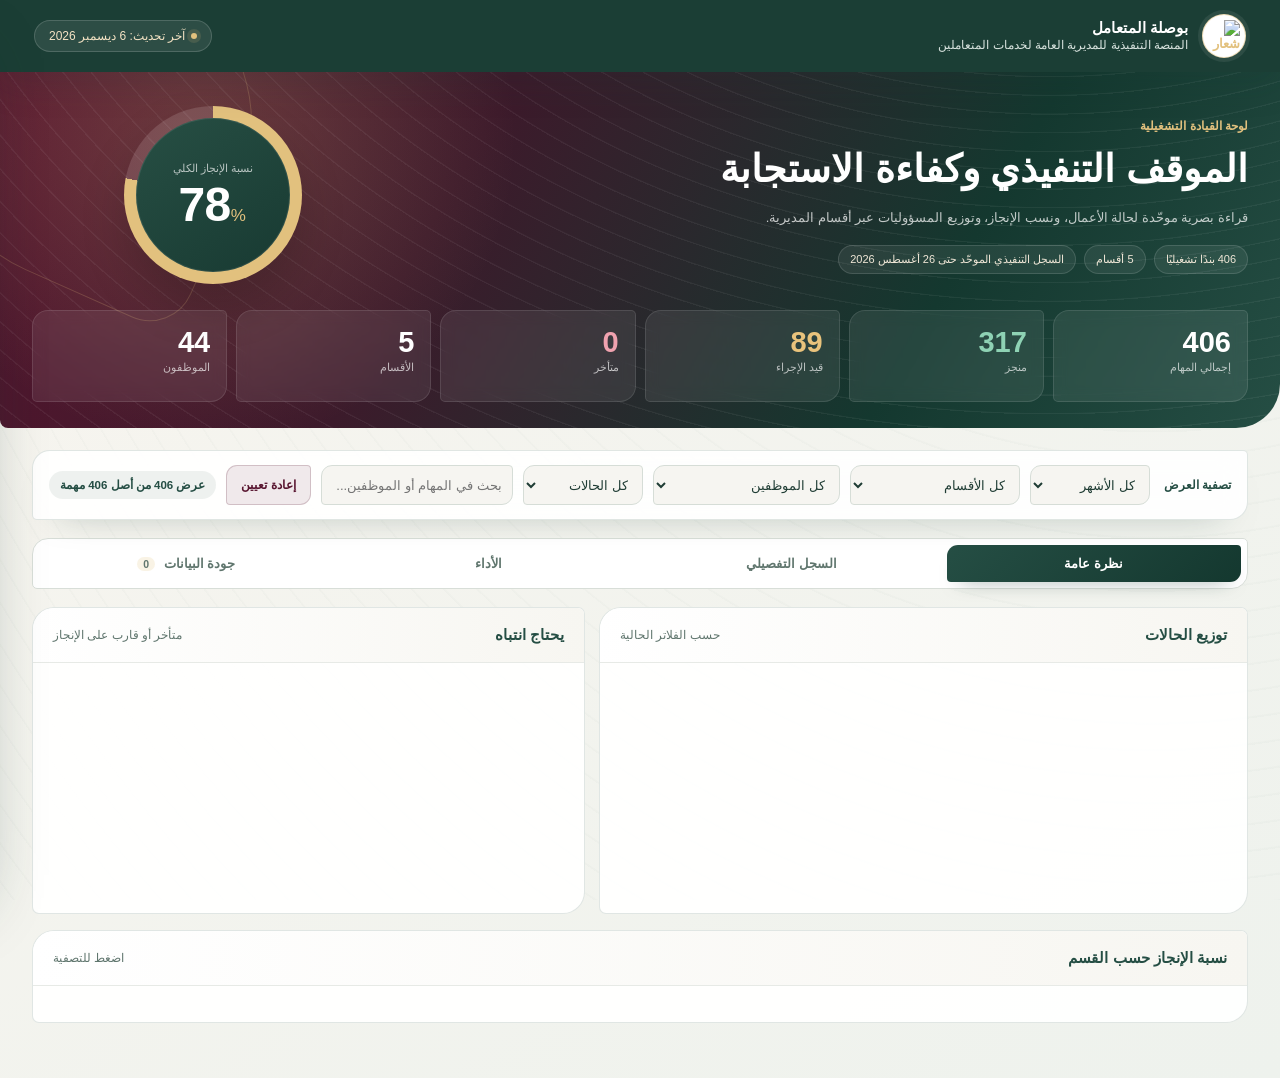
==== commit 37543ce5: "Accept varied weekly task layouts with reviewed column mapping" ====
--- a/overrides/assets/work-tracker.html
+++ b/overrides/assets/work-tracker.html
@@ -312,6 +312,7 @@
 .import-panel .import-actions{margin-top:12px}
 .import-panel details.import-skipped{margin-top:10px;padding:9px 12px;border:1px solid #e8d6ca;border-radius:9px;background:#fffaf7}.import-panel .import-skipped summary{cursor:pointer;font-weight:700}.import-panel .import-skipped ol{padding-right:20px;margin:9px 0 0}.import-panel .import-skipped li{padding:3px 0;line-height:1.6}
 .import-panel thead th{position:sticky;top:0;z-index:1}
+.import-mappings{display:grid;gap:10px;margin-top:12px}.import-mapping{padding:12px;border:1px solid #bfd4c8;border-radius:12px;background:#fff}.import-mapping h4{margin:0 0 7px;font-size:13px;color:var(--navy)}.import-mapping p{margin:0 0 9px}.import-mapping-grid{display:grid;grid-template-columns:repeat(auto-fit,minmax(170px,1fr));gap:9px}.import-mapping label{display:grid;gap:5px;font-size:11px;font-weight:700}.import-mapping select,.import-mapping input{font:inherit;min-width:0;padding:7px;border:1px solid #b6c8bd;border-radius:7px;background:white}.import-mapping .btn-secondary{margin-top:10px}
 [hidden]{display:none!important}
 .btn-primary,.btn-danger,.btn-secondary{font-family:inherit;font-size:12px;font-weight:700;border-radius:10px 4px 10px 4px;padding:8px 14px;cursor:pointer;transition:all .15s}
 .btn-primary{color:#fff;background:var(--navy);border:1px solid var(--navy)}
@@ -483,12 +484,12 @@
       <p id="tracker-load-error" role="alert" style="padding:12px;color:#8e2948" hidden>تعذر تحميل ملف بيانات المهام. حدّث الصفحة قبل إجراء أي تعديل.</p>
       <div class="import-panel" id="import-panel" hidden>
         <h3>تحديث وإضافة المهام من ملف</h3>
-        <p>اختر عدة ملفات Excel أو CSV، أو اسحبها إلى المنطقة أدناه. سنتعرّف على المهمة والحالة والموظف والقسم في كل ملف، ثم نعرض نتيجة الملفات مجتمعة للمراجعة قبل النشر. الخانات الفارغة لا تمحو البيانات السابقة، ولا تُرفع الملفات الأصلية إلى الموقع.</p>
+        <p>اختر عدة ملفات Excel أو CSV، أو اسحبها إلى المنطقة أدناه. نتعرّف على المهمة والموظف والقسم والحالة ونسبة الإنجاز مهما اختلف ترتيب الأعمدة. إذا لم تتضح عناوين ورقة، اختر أعمدتها مرة واحدة من المعاينة دون تعديل الملف. الخانات الفارغة لا تمحو البيانات السابقة، ولا تُرفع الملفات الأصلية إلى الموقع.</p>
         <input type="file" id="tasks-import-file" accept=".xlsx,.xls,.csv,.tsv" aria-label="اختيار ملفات تحديث المهام" multiple hidden onchange="previewTaskImport(event.target.files)">
         <button type="button" class="import-dropzone" id="tasks-import-dropzone" onclick="document.getElementById('tasks-import-file').click()" ondragenter="taskImportDragEnter(event)" ondragover="taskImportDragOver(event)" ondragleave="taskImportDragLeave(event)" ondrop="taskImportDrop(event)"><span class="import-dropzone-icon" aria-hidden="true">⇧</span><span><strong>اسحب الملفات هنا أو انقر لاختيارها</strong><small>اختيار متعدد · Excel ‏(.xlsx / .xls) أو CSV / TSV</small></span></button>
         <div class="import-file-list" id="import-file-list" aria-live="polite"></div>
         <div class="import-actions"><button type="button" class="btn-primary" id="confirm-task-import" onclick="confirmTaskImport()" hidden>اعتماد التحديثات والإضافات ونشرها</button></div>
-        <div class="import-feedback" id="import-feedback" role="status"></div><div class="import-preview" id="import-preview"></div>
+        <div class="import-feedback" id="import-feedback" role="status"></div><div class="import-mappings" id="import-mappings"></div><div class="import-preview" id="import-preview"></div>
       </div>
       <div class="tbl-scroll">
         <table>
@@ -550,7 +551,7 @@
 const AUTH_PROXY='https://customer-compass-github-auth.spf2040.chatgpt.site';
 const FILTER_STORAGE_KEY='spf-work-tracker-filters-v1';
 const OWNER_SESSION_KEY='spf-work-tracker-owner-session-v1';
-let isOwner=false,ownerAccessToken='',loadedTasksUpdatedAt=null,loadedTasksSha=null,pendingTaskImport=null,taskMutationInFlight=false,importReadInFlight=false;
+let isOwner=false,ownerAccessToken='',loadedTasksUpdatedAt=null,loadedTasksSha=null,pendingTaskImport=null,taskMutationInFlight=false,importReadInFlight=false,importSheetLayouts=[];
 // Keep distinct people with the same first name (e.g. سعيد) separate.
 const EMPLOYEE_ALIASES={'يسرى الراسبية':'يسرى','يسرى الراسبي':'يسرى','سهى البلوشي':'سهى','سهى ا':'سهى','أحمد العبري':'أحمد','عزان الريامي':'عزان','فاطمة الجرادي':'فاطمة','عبدالله البوسعيدي':'عبدالله','زكية الوهيبي':'زكية','زهرة المصلحي':'زهرة','زهره المصلحي':'زهرة','حسناء المنجية':'حسناء','حسناء المنجي':'حسناء','ميعاد العلوي':'ميعاد','عبدالعزيز الغيثي':'عبدالعزيز'};
 function normalizeEmployees(value){
@@ -802,13 +803,13 @@
 }
 function importHeader(value){return String(value??'').normalize('NFKC').replace(/[\u064B-\u065F\u0670\u0640]/g,'').replace(/[أإآ]/g,'ا').replace(/ى/g,'ي').replace(/[^\p{L}\p{N}%]/gu,'').toLowerCase();}
 const IMPORT_COLUMNS={
-  title:['المهمة','اسمالمهمة','عنوانالمهمة','وصفالمهمة','المهام','العمل','الاعمال','العملالمطلوب','الموضوع','موضوع','الاجراءالمطلوب','المبادرة','task','tasks','title','description'],
-  dept:['القسم','القسمالمسؤول','القسمالمختص','الجههالمسؤولة','الجهةالمسؤولة','الجهةالمختصة','الدائرة','الدائرةالمسؤولة','الادارة','الادارةالمسؤولة','الفريقالمسؤول','الوحدةالمسؤولة','department','dept','unit','division'],
-  emp:['الموظف','اسمالموظف','الموظفون','الموظفالمسؤول','الموظفالمكلف','المكلف','المسؤول','المسؤولعنالتنفيذ','المكلفبالتنفيذ','المعني','منفذالمهمة','صاحبالمهمة','employee','owner','assignee','assignedto'],
+  title:['المهمة','اسمالمهمة','عنوانالمهمة','وصفالمهمة','المهام','العمل','الاعمال','العملالمطلوب','الموضوع','موضوع','الاجراءالمطلوب','المبادرة','التكليف','التكليفات','البند','بنودالعمل','النشاط','الانشطة','task','tasks','title','description','activity','item'],
+  dept:['القسم','القسمالمسؤول','القسمالمختص','الجههالمسؤولة','الجهةالمسؤولة','الجهةالمختصة','الدائرة','الدائرةالمسؤولة','الادارة','الادارةالمسؤولة','الفريقالمسؤول','الوحدةالمسؤولة','الجهةالمنفذة','الجهةالمالكة','القطاع','department','dept','unit','division','team','section'],
+  emp:['الموظف','اسمالموظف','الموظفون','الموظفالمسؤول','الموظفالمكلف','المكلف','المسؤول','المسؤولعنالتنفيذ','المكلفبالتنفيذ','المعني','منفذالمهمة','صاحبالمهمة','المسنداليه','مسندالى','القائمبالعمل','employee','owner','assignee','assignedto','responsibleperson'],
   tech:['الملاحظاتوالموقفالتنفيذي','الموقفالتنفيذي','التفاصيل','التحديث','الاجراءالمتخذ','الاجراءاتالمتخذة','الملاحظات','ملاحظات','التعليق','notes','details','update'],
   action:['الاجراءالمطلوب','العملالمطلوب','المطلوب','requiredaction'],
-  status:['الحالة','حالةالمهمة','حالةالعمل','حالةالتنفيذ','منجزقيدالاجراء','الموقف','وضعالمهمة','وضعالعمل','الوضع','status','state'],
-  pct:['نسبةالانجاز','الانجاز%','نسبةالاكتمال','نسبةالتنفيذ','progress','completion','pct'],
+  status:['الحالة','حالةالمهمة','حالةالعمل','حالةالتنفيذ','منجزقيدالاجراء','الموقف','الموقفالحالي','وضعالمهمة','وضعالعمل','الوضع','status','state','stage'],
+  pct:['نسبةالانجاز','الانجاز%','نسبةالاكتمال','نسبةالتنفيذ','معدلالانجاز','الانجاز','نسبةالتقدم','التقدم%','progress','completion','pct','percentcomplete'],
   received:['تاريخالاستلام','تاريخالبدء','received','startdate'],
   due:['موعدالتسليم','تاريخالتسليم','تاريخالاستحقاق','الموعدالنهائي','duedate','deadline','due']
 };
@@ -862,14 +863,14 @@
   }
   return 1-previous[b.length]/long;
 }
-function extractNewTasks(rows,filename,sheetName='',tasks=DATA){
+function extractNewTasks(rows,filename,sheetName='',tasks=DATA,layout=null){
   const scanned=rows.slice(0,30).map((row,index)=>({index,cols:importColumnIndexes(row)}));
-  const header=scanned.filter(({cols})=>cols.title>=0).sort((a,b)=>{
+  const header=layout?{index:layout.header,cols:layout.cols}:scanned.filter(({cols})=>cols.title>=0).sort((a,b)=>{
     const score=x=>['dept','emp','status','pct','tech','due'].filter(field=>x.cols[field]>=0).length;
     return score(b)-score(a)||a.index-b.index;
   })[0];
   if(!header)throw new Error('تعذّر تحديد عمود المهمة في هذه الورقة. اجعل عنوان العمود دالًا على المهمة أو العمل أو الموضوع.');
-  const context=importSheetContext(`${sheetName} ${filename}`,tasks,rows.slice(0,header.index));
+  const context=layout?.dept||importSheetContext(`${sheetName} ${filename}`,tasks,rows.slice(0,header.index));
   const cols=header.cols,existing=new Map(),changes=new Map(),additions=[],skipped=[];
   tasks.forEach((task,index)=>{const key=importKey(task);if(!existing.has(key))existing.set(key,[]);existing.get(key).push(index)});
   const candidateTasks=tasks.map((task,index)=>({index,task,dept:importHeader(task.dept)}));
@@ -920,6 +921,9 @@
     if(fields.pct===100&&!fields.status)fields.status='منجز';
     if(fields.status)fields.overdue=fields.status==='متأخر';
     if(fields.due)fields.date=fields.due;
+    if(!existing.has(matchKey)&&(!fields.emp||!fields.status||fields.pct==null)){
+      skipped.push(`${sheetName||'الملف'} · الصف ${line}: المهمة الجديدة تحتاج الموظف والحالة ونسبة الإنجاز؛ راجع الملف قبل الإضافة`);return;
+    }
     if(existing.has(matchKey)){
       if(existing.get(matchKey).length>1){skipped.push(`${sheetName||'الملف'} · الصف ${line}: توجد عدة مهام مطابقة في السجل؛ حدّد المهمة المطلوبة يدويًا`);return;}
       const index=existing.get(matchKey)[0],base=changes.get(matchKey)?.task||tasks[index],task={...base,...fields};
@@ -952,40 +956,93 @@
   }
   throw new Error('الصيغة غير مدعومة؛ اختر Excel أو CSV فقط.');
 }
+const IMPORT_REQUIRED=['title','emp','dept','status','pct'];
+const IMPORT_LABELS={title:'المهمة',emp:'الموظف',dept:'القسم',status:'الحالة',pct:'نسبة الإنجاز'};
+function taskSheetLayout(file,name,rows){
+  const scanned=rows.slice(0,50).map((row,index)=>({index,cols:importColumnIndexes(row)}));
+  const found=scanned.sort((a,b)=>{
+    const score=x=>IMPORT_REQUIRED.filter(field=>x.cols[field]>=0).length*10+['tech','received','due'].filter(field=>x.cols[field]>=0).length;
+    return score(b)-score(a)||a.index-b.index;
+  })[0];
+  const header=found?.index??0,cols=found?.cols||importColumnIndexes(rows[0]||[]);
+  const dept=importSheetContext(`${name} ${file}`,DATA,rows.slice(0,header));
+  return {file,name,rows,header,cols,dept,ignored:false,manual:false};
+}
+function taskLayoutReady(layout){
+  const required=IMPORT_REQUIRED.map(field=>layout.cols[field]);
+  if(required.slice(0,2).some(index=>index<0)||required[3]<0||required[4]<0||required[2]<0&&!layout.dept)return false;
+  if(new Set(required.filter(index=>index>=0)).size!==required.filter(index=>index>=0).length)return false;
+  if(layout.manual)return true;
+  const values=layout.rows.slice(layout.header+1,layout.header+12).map(row=>String(row[layout.cols.status]??'').trim()).filter(Boolean);
+  return values.length>0&&values.some(value=>importStatus(value));
+}
+function taskImportMappingChange(index,field,value){
+  const layout=importSheetLayouts[index];if(!layout)return;
+  if(field==='header'){
+    layout.header=Number(value);layout.cols=importColumnIndexes(layout.rows[layout.header]||[]);
+  }else if(field==='dept')layout.dept=value.trim();
+  else if(field==='ignored')layout.ignored=!layout.ignored;
+  else layout.cols[field]=Number(value);
+  layout.manual=true;renderTaskImportResults();
+}
+function renderTaskImportMappings(){
+  const target=document.getElementById('import-mappings');
+  target.innerHTML=importSheetLayouts.map((layout,index)=>{
+    if(layout.ignored)return `<div class="import-mapping">${esc(layout.file)} · ${esc(layout.name)} — ورقة متجاهلة <button type="button" class="btn-secondary" onclick="taskImportMappingChange(${index},'ignored','')">إدراج الورقة</button></div>`;
+    const headerOptions=layout.rows.slice(0,Math.min(layout.rows.length,50)).map((row,i)=>`<option value="${i}" ${i===layout.header?'selected':''}>${i+1}: ${esc(row.filter(v=>String(v??'').trim()).slice(0,3).join(' · ').slice(0,90)||'صف فارغ')}</option>`).join('');
+    const maxCols=Math.max(...layout.rows.slice(layout.header,layout.header+8).map(row=>row.length),0);
+    const fields=IMPORT_REQUIRED.map(field=>{
+      const choices=Array.from({length:maxCols},(_,col)=>{
+        const label=String(layout.rows[layout.header]?.[col]??'').trim().slice(0,45)||`عمود ${col+1}`;
+        const sample=layout.rows.slice(layout.header+1,layout.header+5).map(row=>row[col]).find(v=>String(v??'').trim());
+        return `<option value="${col}" ${layout.cols[field]===col?'selected':''}>${esc(`${col+1}: ${label}${sample?` — ${String(sample).slice(0,34)}`:''}`)}</option>`;
+      }).join('');
+      return `<label>${IMPORT_LABELS[field]}<select aria-label="عمود ${IMPORT_LABELS[field]} في ${esc(layout.name)}" onchange="taskImportMappingChange(${index},'${field}',this.value)"><option value="-1">اختر العمود</option>${choices}</select></label>`;
+    }).join('');
+    return `<details class="import-mapping" ${!taskLayoutReady(layout)||layout.manual?'open':''}><summary>${esc(layout.file)} · ${esc(layout.name)} — ${taskLayoutReady(layout)?'الأعمدة محددة؛ اضغط للمراجعة':'حدد الأعمدة المطلوبة'}</summary><p>اختر الأعمدة من عينة الورقة، ثم راجع التغييرات أدناه.</p><div class="import-mapping-grid"><label>صف عناوين الأعمدة<select onchange="taskImportMappingChange(${index},'header',this.value)">${headerOptions}</select></label>${fields}<label>اسم القسم إذا كان في اسم الورقة أو خارج الجدول<input value="${esc(layout.dept)}" placeholder="اكتب القسم إن لم يوجد عمود" onchange="taskImportMappingChange(${index},'dept',this.value)"></label></div><button type="button" class="btn-secondary" onclick="taskImportMappingChange(${index},'ignored','')">تجاهل هذه الورقة</button></details>`;
+  }).join('');
+}
 async function previewTaskImport(selectedFiles){
   const files=Array.from(selectedFiles||[]),input=document.getElementById('tasks-import-file');
   if(input)input.value=''; // Allow selecting the same files again after a correction.
   if(!files.length||importReadInFlight||taskMutationInFlight)return;
   const feedback=document.getElementById('import-feedback'),preview=document.getElementById('import-preview'),confirmButton=document.getElementById('confirm-task-import'),fileList=document.getElementById('import-file-list');
-  pendingTaskImport=null;confirmButton.hidden=true;preview.innerHTML='';
+  pendingTaskImport=null;importSheetLayouts=[];confirmButton.hidden=true;preview.innerHTML='';document.getElementById('import-mappings').innerHTML='';
   if(!isOwner){feedback.textContent='يلزم دخول المالك قبل قراءة ملفات المهام.';return;}
   importReadInFlight=true;
   fileList.innerHTML=`${files.length} ${files.length===1?'ملف محدد':'ملفات محددة'}: ${files.slice(0,10).map(file=>`<span>${esc(file.name)}</span>`).join('')}${files.length>10?'…':''}`;
   feedback.textContent='جارٍ قراءة الملفات وتجميع التغييرات…';
   try{
-    const working=DATA.slice(),originalById=new Map(DATA.map((task,index)=>[String(task.id),index])),originalKeys=new Set(DATA.map(importKey)),sources=new Map(),skipped=[];
-    let acceptedFiles=0,ignoredSheets=0;
+    const errors=[];
     for(const file of files){
       try{
         const sheets=await readTaskImportSheets(file);
-        let recognized=false;
         for(const [name,rows] of sheets){
           if(!rows.some(row=>row.some(value=>String(value??'').trim())))continue;
-          try{
-            const result=extractNewTasks(rows,file.name,name,working);
-            for(const change of result.updates){working[change.index]=change.task;const key=importKey(change.task);if(!sources.has(key))sources.set(key,new Set());sources.get(key).add(file.name)}
-            for(const task of result.additions){working.push(task);const key=importKey(task);if(!sources.has(key))sources.set(key,new Set());sources.get(key).add(file.name)}
-            skipped.push(...result.skipped.map(message=>`${file.name} · ${message}`));
-            recognized=true;
-          }catch(error){
-            if(error.message?.startsWith('تعذّر تحديد عمود المهمة'))ignoredSheets++;
-            else skipped.push(`${file.name} · ${name}: ${error.message}`);
-          }
+          importSheetLayouts.push(taskSheetLayout(file.name,name,rows));
         }
-        if(recognized)acceptedFiles++;
-        else if(!sheets.length||sheets.every(([,rows])=>!rows.length))skipped.push(`${file.name}: الملف فارغ`);
-      }catch(error){skipped.push(`${file.name}: ${error.message}`)}
+        if(!sheets.length||sheets.every(([,rows])=>!rows.length))errors.push(`${file.name}: الملف فارغ`);
+      }catch(error){errors.push(`${file.name}: ${error.message}`)}
     }
+    renderTaskImportResults(errors);
+  }catch(error){feedback.textContent=error.message||'تعذر قراءة الملفات.';}
+  finally{importReadInFlight=false;}
+}
+function renderTaskImportResults(errors=[]){
+  const feedback=document.getElementById('import-feedback'),preview=document.getElementById('import-preview'),confirmButton=document.getElementById('confirm-task-import');
+  pendingTaskImport=null;confirmButton.hidden=true;renderTaskImportMappings();
+  const working=DATA.slice(),originalById=new Map(DATA.map((task,index)=>[String(task.id),index])),originalKeys=new Set(DATA.map(importKey)),sources=new Map(),skipped=[...errors];
+  const waiting=importSheetLayouts.filter(layout=>!layout.ignored&&!taskLayoutReady(layout));
+  for(const layout of importSheetLayouts){
+    if(layout.ignored||!taskLayoutReady(layout))continue;
+    try{
+      const result=extractNewTasks(layout.rows,layout.file,layout.name,working,layout);
+      for(const change of result.updates){working[change.index]=change.task;const key=importKey(change.task);if(!sources.has(key))sources.set(key,new Set());sources.get(key).add(layout.file)}
+      for(const task of result.additions){working.push(task);const key=importKey(task);if(!sources.has(key))sources.set(key,new Set());sources.get(key).add(layout.file)}
+      skipped.push(...result.skipped.map(message=>`${layout.file} · ${message}`));
+    }catch(error){skipped.push(`${layout.file} · ${layout.name}: ${error.message}`)}
+  }
+  try{
     const additions=[],updates=[];
     for(const task of working){
       const key=importKey(task),index=originalById.get(String(task.id)),filesForTask=[...(sources.get(key)||[])].join('، ');
@@ -993,13 +1050,12 @@
       const changed=['emp','tech','status','pct','received','due','date','overdue'].filter(field=>String(DATA[index][field]??'')!==String(task[field]??''));
       if(changed.length)updates.push({index,task,changed,files:filesForTask});
     }
-    pendingTaskImport={additions,updates};
-    feedback.textContent=`قُرئ ${acceptedFiles} من ${files.length} ملف؛ ${additions.length} مهمة جديدة و${updates.length} مهمة ستُحدّث؛ ${skipped.length} صف أو ملف بحاجة مراجعة${ignoredSheets?`؛ تجاهلنا ${ignoredSheets} أوراق لا تحتوي جدول مهام`:''}. راجع المعاينة قبل النشر.`;
+    pendingTaskImport=waiting.length?null:{additions,updates};
+    feedback.textContent=`${waiting.length?`تحتاج ${waiting.length} ورقة إلى تحديد الأعمدة قبل النشر. `:''}${additions.length} مهمة جديدة و${updates.length} مهمة ستُحدّث؛ ${skipped.length} صف أو ملف بحاجة مراجعة. راجع المعاينة قبل النشر.`;
     const items=[...updates.map(change=>({type:'تحديث',...change.task,changed:change.changed.join('، '),files:change.files})),...additions.map(task=>({type:'إضافة',...task,changed:'—',files:[...(sources.get(importKey(task))||[])].join('، ')}))];
-    preview.innerHTML=(items.length?`<table><thead><tr><th>الإجراء</th><th>المهمة</th><th>القسم</th><th>الموظف</th><th>الحالة</th><th>الملف</th><th>الحقول المتغيرة</th></tr></thead><tbody>${items.map(task=>`<tr><td>${esc(task.type)}</td><td>${esc(task.title)}</td><td>${esc(task.dept)}</td><td>${esc(task.emp)}</td><td>${esc(task.status)}</td><td>${esc(task.files)}</td><td>${esc(task.changed)}</td></tr>`).join('')}</tbody></table>`:'')+(skipped.length?`<details class="import-skipped"><summary>عرض جميع الصفوف التي تحتاج مراجعة (${skipped.length})</summary><ol>${skipped.map(message=>`<li>${esc(message)}</li>`).join('')}</ol></details>`:'');
-    confirmButton.hidden=!items.length;
-  }catch(error){feedback.textContent=error.message||'تعذر قراءة الملفات.';}
-  finally{importReadInFlight=false;}
+    preview.innerHTML=(items.length?`<table><thead><tr><th>الإجراء</th><th>المهمة</th><th>القسم</th><th>الموظف</th><th>الحالة</th><th>نسبة الإنجاز</th><th>الملف</th><th>الحقول المتغيرة</th></tr></thead><tbody>${items.map(task=>`<tr><td>${esc(task.type)}</td><td>${esc(task.title)}</td><td>${esc(task.dept)}</td><td>${esc(task.emp)}</td><td>${esc(task.status)}</td><td>${task.pct==null?'—':`${esc(task.pct)}%`}</td><td>${esc(task.files)}</td><td>${esc(task.changed)}</td></tr>`).join('')}</tbody></table>`:'')+(skipped.length?`<details class="import-skipped"><summary>عرض جميع الصفوف التي تحتاج مراجعة (${skipped.length})</summary><ol>${skipped.map(message=>`<li>${esc(message)}</li>`).join('')}</ol></details>`:'');
+    confirmButton.hidden=!items.length||!!waiting.length;
+  }catch(error){feedback.textContent=error.message||'تعذر تحليل الأوراق.';}
 }
 async function confirmTaskImport(){
   if(!isOwner||taskMutationInFlight||!pendingTaskImport||(!pendingTaskImport.additions.length&&!pendingTaskImport.updates.length))return;
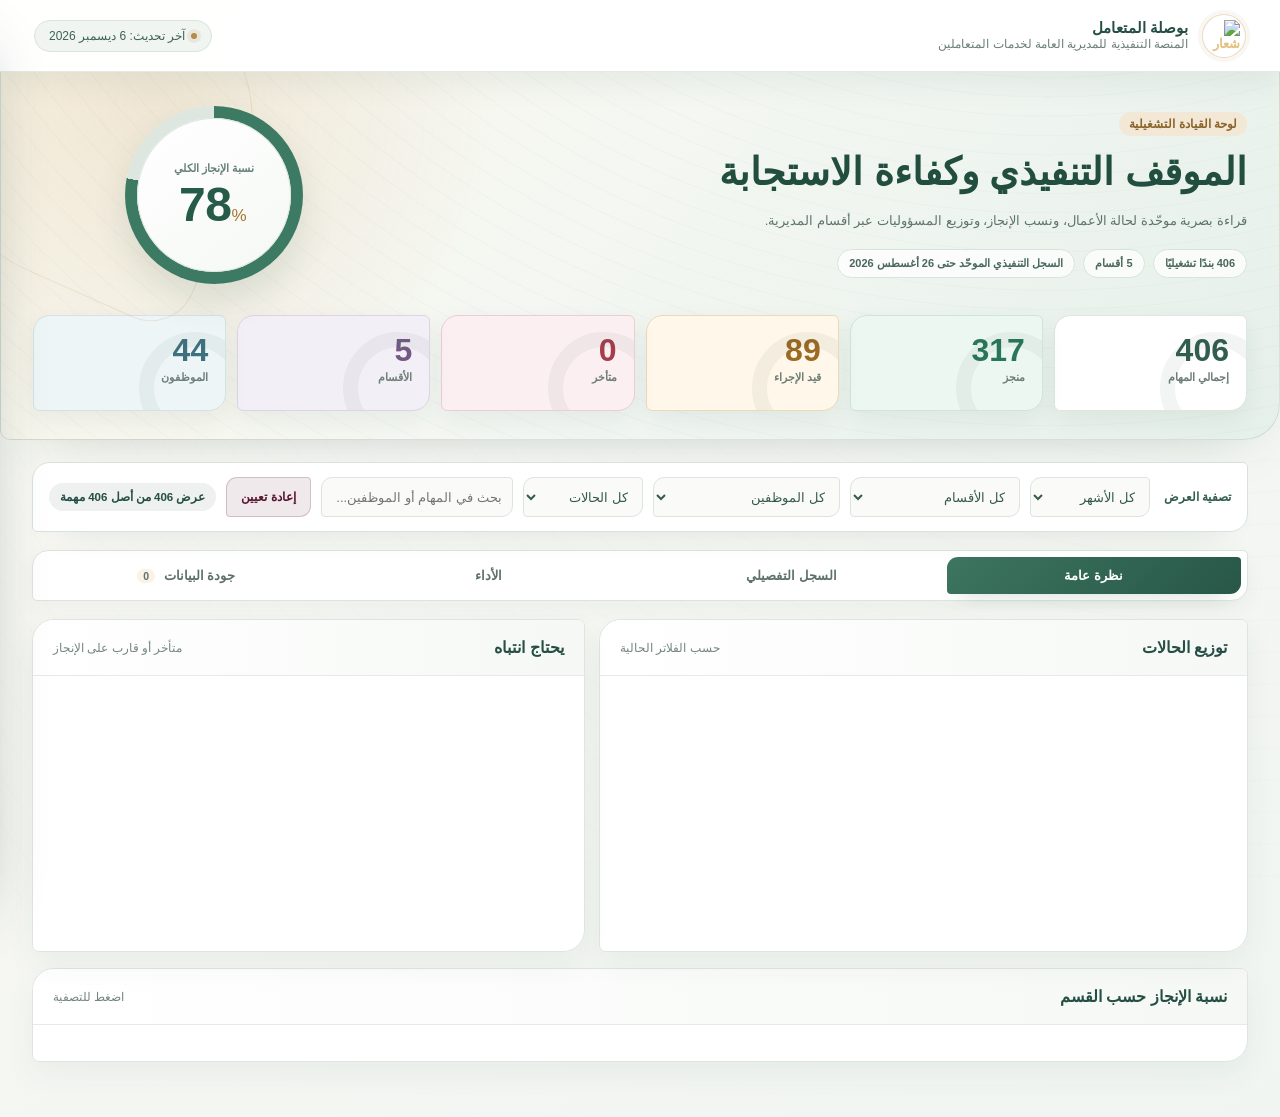
==== commit c47d36fc: "Redesign detailed work dashboard with lighter visual system" ====
--- a/overrides/assets/work-tracker.html
+++ b/overrides/assets/work-tracker.html
@@ -392,6 +392,29 @@
 ::-webkit-scrollbar-thumb{background:#AABAB1}
 @media(max-width:1100px){.hero-stats{grid-template-columns:repeat(3,1fr)}.deptbar-list{grid-template-columns:repeat(3,1fr)}}
 @media(max-width:760px){header{height:auto;min-height:70px;padding:11px 16px;gap:10px}.brand-name{font-size:13px}.brand-sub{font-size:10px}.header-tag{font-size:10px;padding:6px 9px}.page{padding:0 14px 40px}.hero{margin:0 0 16px;padding:24px 14px 20px;border-radius:0 0 28px 6px}.hero-inner{grid-template-columns:1fr}.hero-intro h1{font-size:25px}.hero-intro p{font-size:12px}.hero-figure{width:150px;height:150px;justify-self:start}.hero-stats{grid-template-columns:repeat(2,1fr)}.hero-stat{min-height:85px}.filter-bar{position:relative;top:auto}.filter-bar:before{width:100%}.filter-bar select,.filter-bar input[type=text]{width:100%;min-width:0}.filter-count{margin:0}.tabs{overflow:auto}.tab{min-width:120px;white-space:nowrap}.grid-2,.grid-3{grid-template-columns:1fr}.donut-wrap{flex-direction:column}.deptbar-list{grid-template-columns:1fr}.deptbar-row{min-height:120px}.cell-title{max-width:240px}}
+
+/* ───────── LIGHT EXECUTIVE DASHBOARD ───────── */
+body{background:radial-gradient(circle at 8% 0%,rgba(181,138,74,.09),transparent 25%),linear-gradient(145deg,#FAF8F3 0%,#F0F5F1 100%);color:#24483C}
+body:before{opacity:.22;background:repeating-radial-gradient(ellipse at 95% -80%,transparent 0 22px,rgba(37,78,68,.045) 23px 24px)}
+header{height:72px;background:rgba(255,255,255,.96);color:var(--navy);border-bottom:1px solid rgba(37,78,68,.12);box-shadow:0 12px 28px rgba(37,78,68,.07)}
+.brand-mark{border-color:rgba(181,138,74,.3);box-shadow:0 0 0 4px rgba(181,138,74,.07)}.brand-name{color:var(--navy)}.brand-sub{color:#6C7F77}
+.header-tag{color:#3D6255;background:#F0F5F1;border-color:#D8E3DC}.header-tag .live-dot{background:#B58A4A;box-shadow:0 0 0 4px rgba(181,138,74,.13)}
+.hero{margin-top:0;padding:34px 32px 28px;border:1px solid rgba(37,78,68,.12);border-top:0;border-radius:0 0 36px 10px;background:radial-gradient(circle at 12% 8%,rgba(181,138,74,.15),transparent 29%),linear-gradient(130deg,#FBF6EA 0%,#F4F7F2 45%,#E6F0EA 100%);box-shadow:0 22px 55px -38px rgba(37,78,68,.34)}
+.hero:before{opacity:.5;background:repeating-radial-gradient(ellipse at 82% -130%,transparent 0 22px,rgba(37,78,68,.045) 23px 24px)}.hero:after{border-color:rgba(181,138,74,.16)}
+.hero-intro>span{padding:5px 10px;border-radius:999px;background:#F2E8D5;color:#8A642B;font-weight:900}.hero-intro h1{color:#224E3F;text-shadow:none}.hero-intro p{color:#5C746B;font-weight:500}
+.hero-context span{border-color:#D8E3DC;background:rgba(255,255,255,.76);color:#49685D;font-weight:700}
+.hero-figure{background:conic-gradient(#3D7A63 calc(var(--rate)*1%),#DDE7E0 0);box-shadow:0 17px 35px rgba(37,78,68,.12)}
+.hero-figure:before{background:linear-gradient(145deg,#FFFFFF,#F5F8F5);box-shadow:inset 0 0 0 1px #DDE6E0}.hero-figure .label{color:#678078;font-weight:700}.hero-figure .value{color:#255B48}.hero-figure .value .unit{color:#A6752E}
+.hero-stats{gap:11px;margin-top:9px}.hero-stat{min-height:96px;padding:16px 17px;border-color:#DDE6E0;border-radius:17px 6px 17px 6px;background:#FFF;box-shadow:0 9px 24px rgba(37,78,68,.065);backdrop-filter:none;overflow:hidden}
+.hero-stat:after{content:"";position:absolute;inset:auto -26px -34px auto;width:82px;height:82px;border:15px solid currentColor;border-radius:50%;opacity:.055}.hero-stat:hover{transform:translateY(-3px);background:#FFF;border-color:#B9CFC3;box-shadow:0 15px 30px rgba(37,78,68,.1)}
+.hero-stat .n{font-size:32px;color:#315E4E}.hero-stat .l{font-size:11px;color:#6C7E77;font-weight:700}.hero-stat.is-good{background:#EDF7F1;border-color:#CCE6D7}.hero-stat.is-good .n{color:#28775B}.hero-stat.is-warn{background:#FFF7E9;border-color:#ECDAB6}.hero-stat.is-warn .n{color:#9B6A23}.hero-stat.is-bad{background:#FCEFF1;border-color:#EBCED3}.hero-stat.is-bad .n{color:#A53D4D}.hero-stat:nth-child(5){background:#F3EFF6;border-color:#DED3E5}.hero-stat:nth-child(5) .n{color:#745A83}.hero-stat:nth-child(6){background:#EEF5F7;border-color:#D2E3E8}.hero-stat:nth-child(6) .n{color:#3E7180}
+.filter-bar{top:82px;border-color:#D8E2DC;background:rgba(255,255,255,.95);box-shadow:0 18px 34px -28px rgba(37,78,68,.28)}.filter-bar:before{color:#315E4E;font-weight:900}.filter-bar select,.filter-bar input[type=text]{background:#FAFBF8;border-color:#DCE4DE;color:#355A4D}
+.tabs{border-color:#DCE4DE;box-shadow:0 8px 22px rgba(37,78,68,.045)}.tab{color:#5E7169;font-weight:800}.tab.active{background:linear-gradient(135deg,#3C7560,#285747);box-shadow:0 10px 22px -15px rgba(37,78,68,.55)}
+.card{border-color:#DDE5DF;background:rgba(255,255,255,.97);box-shadow:0 12px 30px rgba(37,78,68,.055)}.card-head{background:linear-gradient(90deg,#FFF,#F5F8F5)}.card-head h3{font-size:16px;font-weight:900}.card-head .hint{color:#75867F}
+.donut-wrap{min-height:275px}.legend-row{border:1px solid #E3E9E4;background:#F8FAF7}.attn-item{border-color:#E3E9E4;box-shadow:0 4px 12px rgba(37,78,68,.035)}.attn-item:hover{background:#FFF9EE}
+.deptbar-list{gap:12px}.deptbar-row{border-color:#DDE6E0;background:linear-gradient(145deg,#FFF,#F4F8F5);box-shadow:0 7px 18px rgba(37,78,68,.045)}.deptbar-top .pct{color:#3F765F}.deptbar-track{background:#E0E9E3}.deptbar-fill{background:linear-gradient(90deg,#3E7962,#C5A25D)!important}
+thead th{background:#315F50}.perf-card.is-total{background:linear-gradient(145deg,#3E765F,#285244)}.perf-toggle button.active{background:#315F50;border-color:#315F50}
+@media(max-width:760px){header{background:#FFF}.hero{padding:24px 14px 20px}.hero-figure{justify-self:center}.hero-stat{min-height:88px;padding:13px}.hero-stat .n{font-size:28px}.hero-context span{font-size:10px}.filter-bar{top:auto}}
 </style>
 </head>
 <body>
@@ -545,7 +568,7 @@
 <script>
 const DEFAULT_DATA = [];
 
-const GITHUB_OWNER='Azzan909';
+const GITHUB_OWNER='CustomerServices2040';
 const GITHUB_REPO='spf-customer-services';
 const TASKS_REPO_PATH='overrides/assets/tasks-data.json';
 const AUTH_PROXY='https://customer-compass-github-auth.spf2040.chatgpt.site';
@@ -578,7 +601,7 @@
   const message=String(detail.message||'');
   if(response.status===401)return new Error('مفتاح GitHub غير صالح أو انتهت صلاحيته. أنشئ مفتاحًا جديدًا ثم سجّل الدخول مرة أخرى.');
   if(response.status===403&&/Resource not accessible by personal access token/i.test(message)){
-    return new Error('المفتاح لا يملك صلاحية التعديل على هذا المستودع. في إعداد المفتاح اختر Resource owner: Azzan909، ثم Only select repositories: spf-customer-services، ثم Repository permissions → Contents: Read and write. بعد تعديل المفتاح سجّل خروج المالك ثم ادخل بالمفتاح المحدّث.');
+    return new Error('المفتاح لا يملك صلاحية التعديل على هذا المستودع. في إعداد المفتاح اختر Resource owner: CustomerServices2040، ثم Only select repositories: spf-customer-services، ثم Repository permissions → Contents: Read and write. بعد تعديل المفتاح سجّل خروج المنسقة ثم ادخل بالمفتاح المحدّث.');
   }
   if(response.status===404)return new Error('المفتاح لا يستطيع الوصول إلى مستودع المنصة. تأكد من اختيار المستودع spf-customer-services عند إنشاء المفتاح.');
   if(response.status===409)return new Error('نُشرت تغييرات أخرى في الوقت نفسه. اضغط «تحديث السجل» ثم أعد المحاولة؛ جلسة الدخول ما زالت فعالة.');
@@ -716,7 +739,7 @@
 function publishSummary(){
   const summary=completionSummary();
   try{localStorage.setItem('spf-work-tracker-summary-v3',JSON.stringify(summary));}catch(_){/* storage can be blocked */}
-  if(window.parent&&window.parent!==window)window.parent.postMessage({type:'spf-work-tracker-summary',summary},window.location.origin);
+  if(window.parent&&window.parent!==window)window.parent.postMessage({type:'spf-work-tracker-summary',summary,tasks:DATA},window.location.origin);
 }
 
 // ═══════════════════════════════════════════════
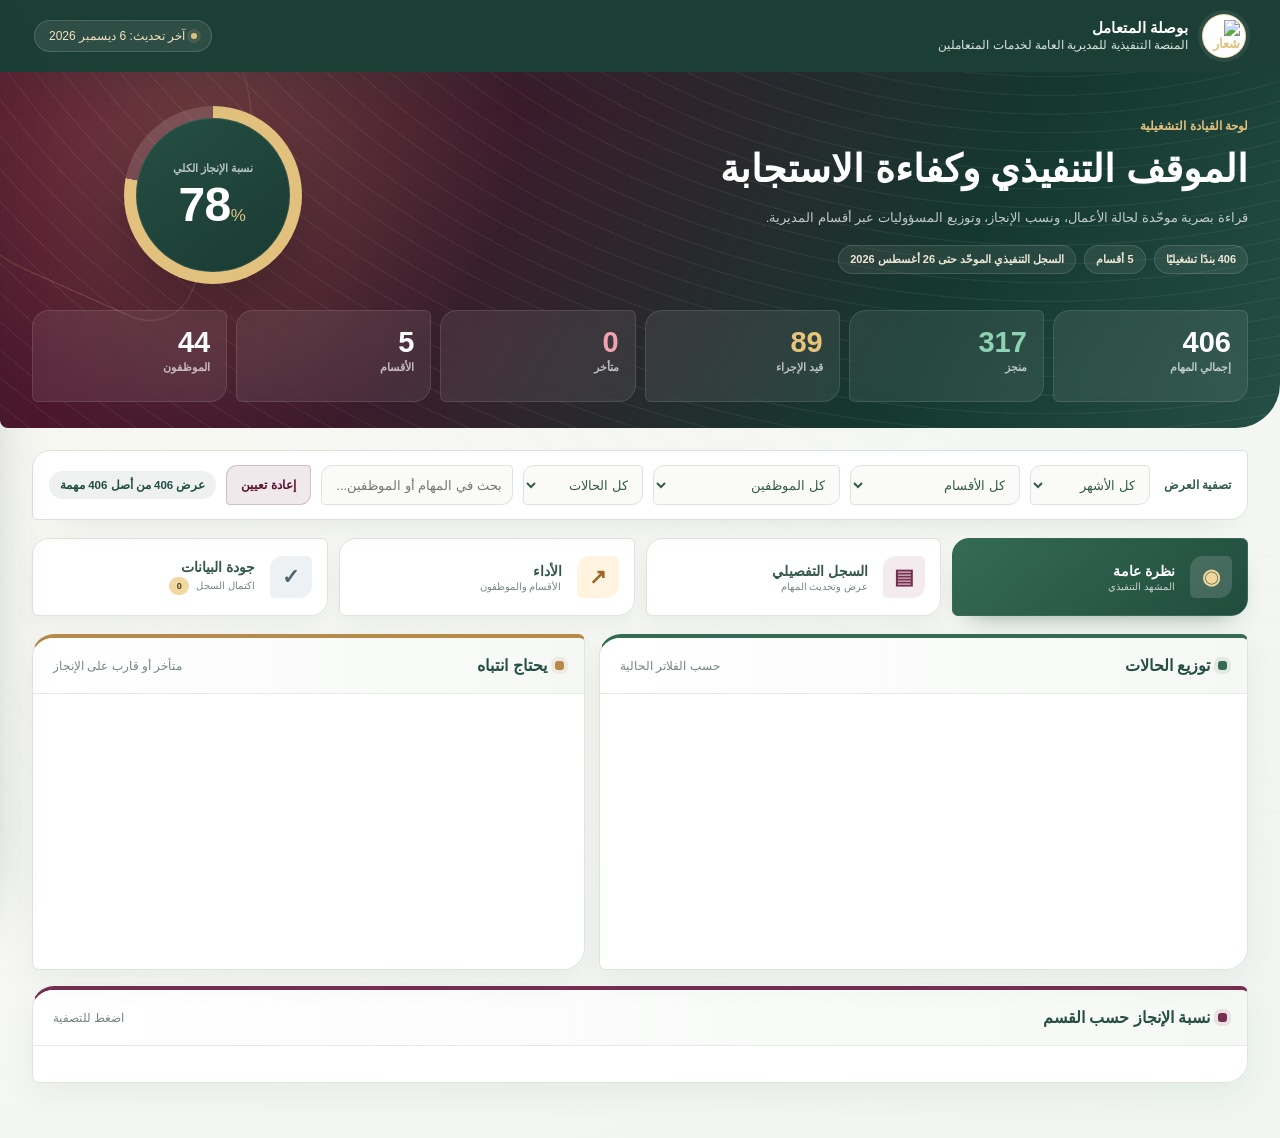
==== commit 751f7ca5: "Restore executive masthead and enrich tracker navigation" ====
--- a/overrides/assets/work-tracker.html
+++ b/overrides/assets/work-tracker.html
@@ -415,6 +415,29 @@
 .deptbar-list{gap:12px}.deptbar-row{border-color:#DDE6E0;background:linear-gradient(145deg,#FFF,#F4F8F5);box-shadow:0 7px 18px rgba(37,78,68,.045)}.deptbar-top .pct{color:#3F765F}.deptbar-track{background:#E0E9E3}.deptbar-fill{background:linear-gradient(90deg,#3E7962,#C5A25D)!important}
 thead th{background:#315F50}.perf-card.is-total{background:linear-gradient(145deg,#3E765F,#285244)}.perf-toggle button.active{background:#315F50;border-color:#315F50}
 @media(max-width:760px){header{background:#FFF}.hero{padding:24px 14px 20px}.hero-figure{justify-self:center}.hero-stat{min-height:88px;padding:13px}.hero-stat .n{font-size:28px}.hero-context span{font-size:10px}.filter-bar{top:auto}}
+
+/* Restore the previously approved dark executive masthead. */
+header{height:72px;padding:0 34px;background:rgba(20,56,47,.97);border:0;color:#fff;box-shadow:0 14px 35px rgba(20,56,47,.14)}
+.brand-mark{width:44px;height:44px;padding:5px;border-radius:50%;background:#fff;border:1px solid rgba(226,193,126,.55);box-shadow:0 0 0 4px rgba(255,255,255,.08)}.brand-name{color:#fff}.brand-sub{color:#D8E3DE}
+.header-tag{color:#F4E3C4;background:rgba(255,255,255,.08);border-color:rgba(255,255,255,.16)}.header-tag .live-dot{background:var(--gold-bright);box-shadow:0 0 0 4px rgba(226,193,126,.14)}
+.hero{margin:0 0 22px;padding:34px 32px 26px;border:0;border-radius:0 0 44px 8px;background:radial-gradient(circle at 16% 18%,rgba(226,193,126,.22),transparent 28%),linear-gradient(120deg,var(--burgundy) 0%,#3D1A2B 35%,var(--navy-deep) 72%,var(--navy) 100%);box-shadow:none}
+.hero:before{opacity:1;background:repeating-radial-gradient(ellipse at 82% -130%,transparent 0 22px,rgba(255,255,255,.055) 23px 24px)}.hero:after{border-color:rgba(226,193,126,.22)}
+.hero-intro>span{padding:0;background:transparent;color:var(--gold-bright)}.hero-intro h1{color:#fff;text-shadow:none}.hero-intro p{color:rgba(255,255,255,.73)}.hero-context span{border-color:rgba(255,255,255,.13);background:rgba(255,255,255,.07);color:#F0E7D7}
+.hero-figure{background:conic-gradient(var(--gold-bright) calc(var(--rate)*1%),rgba(255,255,255,.12) 0);box-shadow:0 24px 45px rgba(0,0,0,.18)}.hero-figure:before{background:linear-gradient(145deg,#274F44,#183A32);box-shadow:inset 0 0 0 1px rgba(255,255,255,.09)}.hero-figure .label{color:rgba(255,255,255,.67)}.hero-figure .value{color:#fff}.hero-figure .value .unit{color:var(--gold-bright)}
+.hero-stats{gap:9px;margin-top:4px}.hero-stat,.hero-stat.is-good,.hero-stat.is-warn,.hero-stat.is-bad,.hero-stat:nth-child(5),.hero-stat:nth-child(6){min-height:92px;padding:15px 16px;border:1px solid rgba(255,255,255,.11);background:rgba(255,255,255,.075);box-shadow:none;backdrop-filter:blur(7px)}.hero-stat:hover{background:rgba(255,255,255,.12);border-color:rgba(226,193,126,.55);box-shadow:none}.hero-stat:after{display:none}.hero-stat .n{font-size:29px;color:#fff}.hero-stat .l{color:rgba(255,255,255,.67)}.hero-stat.is-good .n{color:#8ED2B4}.hero-stat.is-warn .n{color:#E9C37C}.hero-stat.is-bad .n{color:#F0A2AF}.hero-stat:nth-child(5) .n,.hero-stat:nth-child(6) .n{color:#fff}
+
+/* Visual navigation for the lower detailed views. */
+.tabs{display:grid;grid-template-columns:repeat(4,minmax(0,1fr));gap:11px;padding:0;border:0;background:transparent;box-shadow:none;overflow:visible}
+.tab{display:grid;grid-template-columns:46px minmax(0,1fr);align-items:center;gap:11px;min-height:78px;padding:13px 15px;border:1px solid #DDE5DF!important;border-radius:17px 6px 17px 6px!important;background:#fff;color:#34584B;text-align:right;box-shadow:0 8px 20px rgba(37,78,68,.055)}
+.tab:hover{transform:translateY(-2px);background:#fff;border-color:#B9CFC3!important}.tab>span:last-child{display:grid;gap:2px}.tab b{font-size:14px}.tab small{color:#778881;font-size:10px;font-weight:500}.tab-icon{display:grid;place-items:center;width:42px;height:42px;border-radius:13px 5px 13px 5px;background:#EEF4F0;color:#356B56;font-size:21px;font-weight:900}
+.tab:nth-child(2) .tab-icon{background:#F4EBEF;color:#762E50}.tab:nth-child(3) .tab-icon{background:#FFF4DF;color:#9A6928}.tab:nth-child(4) .tab-icon{background:#EEF1F4;color:#4D6672}
+.tab.active{background:linear-gradient(140deg,#356B56,#214C3D);color:#fff;border-color:#356B56!important;box-shadow:0 13px 27px -18px rgba(33,76,61,.7)}.tab.active .tab-icon{background:rgba(255,255,255,.14);color:#F2D69A}.tab.active small{color:rgba(255,255,255,.72)}.tab .badge{display:inline-grid;place-items:center;min-width:20px;height:18px;margin-inline-start:4px;border-radius:999px;background:#F0D89F;color:#4B3920;font-size:9px;font-style:normal}
+.tab-panel.active{animation:panel-in .24s ease both}@keyframes panel-in{from{opacity:.45;transform:translateY(5px)}to{opacity:1;transform:none}}
+#panel-overview>.grid-2>.card:first-child{border-top:4px solid #356B56}#panel-overview>.grid-2>.card:nth-child(2){border-top:4px solid #B58A4A}#panel-overview>.card{border-top:4px solid #762E50}
+#panel-overview .card-head h3{display:flex;align-items:center;gap:8px}#panel-overview .card-head h3:before{content:"";width:9px;height:9px;border-radius:3px;background:#356B56;box-shadow:0 0 0 4px rgba(53,107,86,.1)}#panel-overview>.grid-2>.card:nth-child(2) .card-head h3:before{background:#B58A4A;box-shadow:0 0 0 4px rgba(181,138,74,.12)}#panel-overview>.card .card-head h3:before{background:#762E50;box-shadow:0 0 0 4px rgba(118,46,80,.1)}
+#panel-table .table-card{border-top:4px solid #762E50}#panel-perf .perf-toggle{border-top:3px solid #B58A4A}#panel-perf .perf-card{border-top:3px solid #356B56}#panel-dq .dq-card{border-top:3px solid #4D6672}
+@media(max-width:760px){header{background:rgba(20,56,47,.97)}.hero{padding:24px 14px 20px}.hero-figure{justify-self:start}.tabs{grid-template-columns:1fr 1fr;overflow:visible}.tab{min-width:0;min-height:70px;grid-template-columns:38px minmax(0,1fr);padding:10px}.tab-icon{width:36px;height:36px}.tab b{font-size:12px}.tab small{font-size:9px}}
+@media(max-width:430px){.tabs{grid-template-columns:1fr}.tab{min-height:64px}}
 </style>
 </head>
 <body>
@@ -472,11 +495,11 @@
     <span class="filter-count" id="filter-count"></span>
   </div>
 
-  <div class="tabs">
-    <button class="tab active" data-tab="overview" onclick="switchTab('overview')">نظرة عامة</button>
-    <button class="tab" data-tab="table" onclick="switchTab('table')">السجل التفصيلي</button>
-    <button class="tab" data-tab="perf" onclick="switchTab('perf')">الأداء</button>
-    <button class="tab" data-tab="dq" onclick="switchTab('dq')">جودة البيانات <span class="badge" id="dq-badge">0</span></button>
+  <div class="tabs" aria-label="أقسام لوحة الموقف التنفيذي">
+    <button class="tab active" data-tab="overview" onclick="switchTab('overview')"><span class="tab-icon" aria-hidden="true">◉</span><span><b>نظرة عامة</b><small>المشهد التنفيذي</small></span></button>
+    <button class="tab" data-tab="table" onclick="switchTab('table')"><span class="tab-icon" aria-hidden="true">▤</span><span><b>السجل التفصيلي</b><small>عرض وتحديث المهام</small></span></button>
+    <button class="tab" data-tab="perf" onclick="switchTab('perf')"><span class="tab-icon" aria-hidden="true">↗</span><span><b>الأداء</b><small>الأقسام والموظفون</small></span></button>
+    <button class="tab" data-tab="dq" onclick="switchTab('dq')"><span class="tab-icon" aria-hidden="true">✓</span><span><b>جودة البيانات</b><small>اكتمال السجل <em class="badge" id="dq-badge">0</em></small></span></button>
   </div>
 
   <!-- OVERVIEW -->
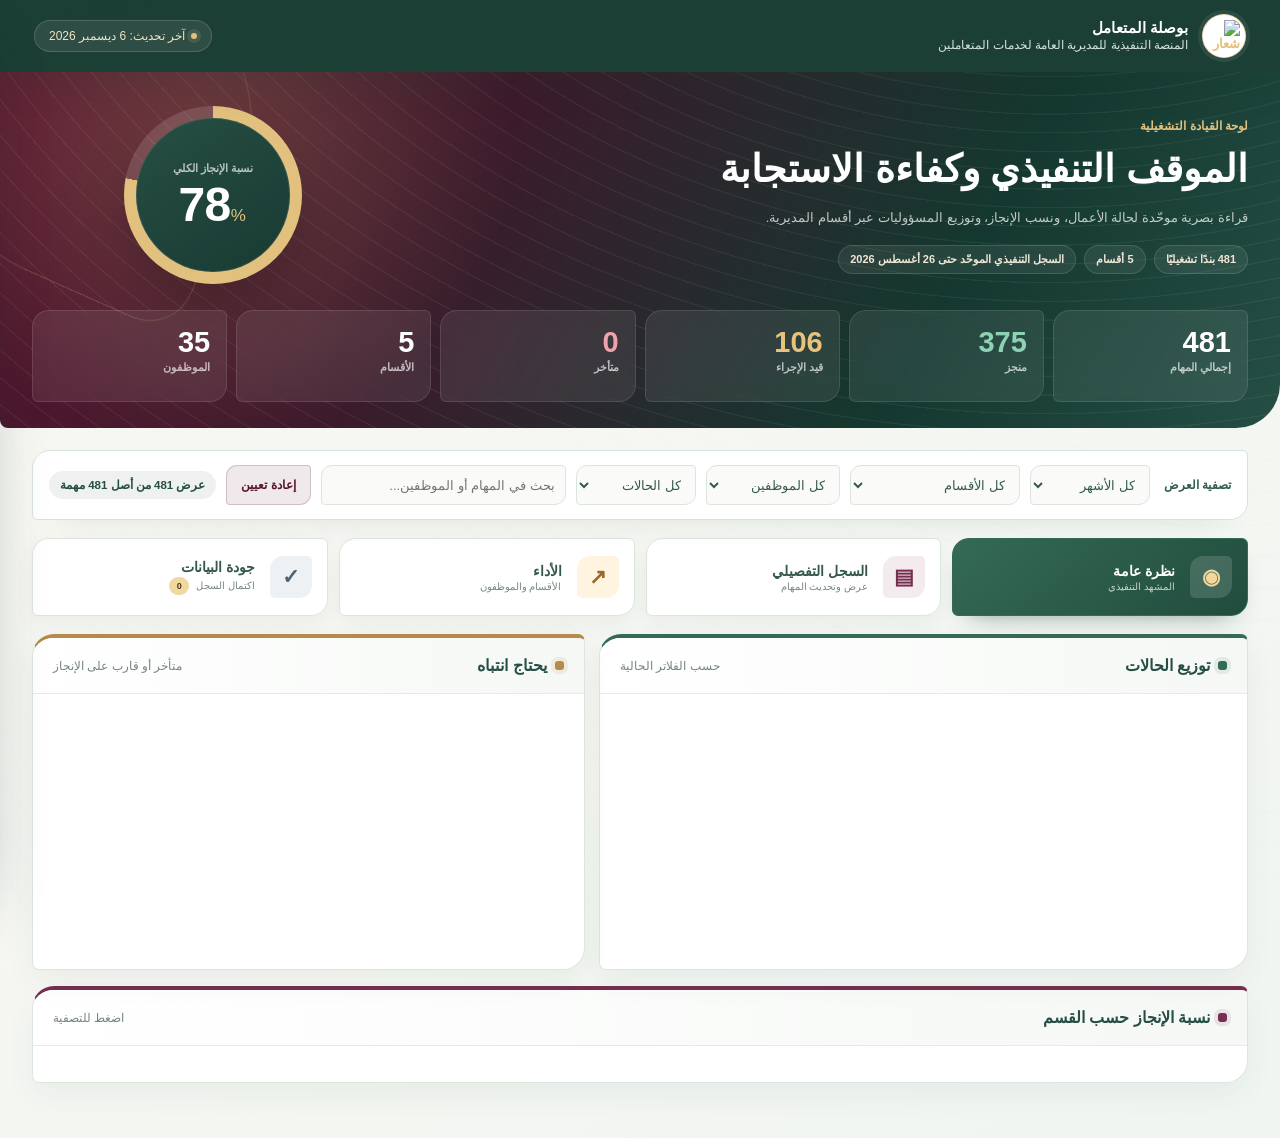
==== commit 6b3a3134: "Normalize employee names and shared task credit" ====
--- a/overrides/assets/work-tracker.html
+++ b/overrides/assets/work-tracker.html
@@ -598,13 +598,72 @@
 const FILTER_STORAGE_KEY='spf-work-tracker-filters-v1';
 const OWNER_SESSION_KEY='spf-work-tracker-owner-session-v1';
 let isOwner=false,ownerAccessToken='',loadedTasksUpdatedAt=null,loadedTasksSha=null,pendingTaskImport=null,taskMutationInFlight=false,importReadInFlight=false,importSheetLayouts=[];
-// Keep distinct people with the same first name (e.g. سعيد) separate.
-const EMPLOYEE_ALIASES={'يسرى الراسبية':'يسرى','يسرى الراسبي':'يسرى','سهى البلوشي':'سهى','سهى ا':'سهى','أحمد العبري':'أحمد','عزان الريامي':'عزان','فاطمة الجرادي':'فاطمة','عبدالله البوسعيدي':'عبدالله','زكية الوهيبي':'زكية','زهرة المصلحي':'زهرة','زهره المصلحي':'زهرة','حسناء المنجية':'حسناء','حسناء المنجي':'حسناء','ميعاد العلوي':'ميعاد','عبدالعزيز الغيثي':'عبدالعزيز'};
-function normalizeEmployees(value){
-  let result=String(value||'');
-  for(const [alias,name] of Object.entries(EMPLOYEE_ALIASES).sort((a,b)=>b[0].length-a[0].length))result=result.replaceAll(alias,name);
-  return result.trim();
-}
+// Keep distinct people with the same first name (e.g. سعيد) separate, while
+// unifying harmless spelling differences and crediting shared work to everyone.
+const EMPLOYEE_ALIASES={
+  'احمد':'أحمد','أحمد العبري':'أحمد','احمد العبري':'أحمد',
+  'عبد العزيز':'عبدالعزيز','عبدالعزيز الغيثي':'عبدالعزيز','عبد العزيز الغيثي':'عبدالعزيز',
+  'عبد الله':'عبدالله','عبدالله البوسعيدي':'عبدالله','عبد الله البوسعيدي':'عبدالله',
+  'معتصم':'المعتصم',
+  'شوتي':'Sruthy','شورتي':'Sruthy','سورتي':'Sruthy','سروثي':'Sruthy','سعيد':'سعيد الرحبي',
+  'يسرى الراسبية':'يسرى','يسرى الراسبي':'يسرى',
+  'سها':'سهى','سوهى':'سهى','سوهة':'سهى','سهى البلوشي':'سهى','سهى ا':'سهى',
+  'أحمد العبري':'أحمد','عزان الريامي':'عزان','فاطمة الجرادي':'فاطمة',
+  'زكية الوهيبي':'زكية','زهرة المصلحي':'زهرة','زهره المصلحي':'زهرة',
+  'حسناء المنجية':'حسناء','حسناء المنجي':'حسناء',
+  'ميعاد العلوي':'ميعاد'
+};
+const KNOWN_EMPLOYEES=[
+  'أحمد','عزان','فاطمة','لمى','يسرى','عبدالله','ليلى','سليمان','زهرة','زكية','سهى','ميعاد','حسناء','عبدالعزيز','المعتصم','عبير','هاشم','شاذلي','جميلة','عصام',
+  'لطيفة العوفي','سعيد الشبلي','سعادة الصارخية','عهود المعمري','غفران الوهيبي','سعيد الرحبي','يوسف الخياري','قحطان البطاشي','خلود الفارسي','لميس السعدي','آية الحراصي','شهد الغافري','علي الدغيشي','أنوار الحسني','Sruthy'
+];
+const NON_PERSON_ASSIGNMENTS=new Set(['القسم','الجميع','الفريق','قسم دائرة الخدمات','فريق مشروع مركز الاتصال','cc project platform']);
+function employeeKey(value){
+  return String(value||'').normalize('NFKC').replace(/[\u064B-\u065F\u0670\u0640]/g,'').replace(/[أإآٱ]/g,'ا').replace(/ى/g,'ي').replace(/\s+/g,' ').trim().toLowerCase();
+}
+const EMPLOYEE_CANONICAL=new Map();
+KNOWN_EMPLOYEES.forEach(name=>EMPLOYEE_CANONICAL.set(employeeKey(name),name));
+Object.entries(EMPLOYEE_ALIASES).forEach(([alias,name])=>EMPLOYEE_CANONICAL.set(employeeKey(alias),name));
+const EMPLOYEE_PHRASES=[...EMPLOYEE_CANONICAL.entries()].sort((a,b)=>b[0].split(' ').length-a[0].split(' ').length);
+function canonicalEmployeeName(value){
+  const clean=String(value||'').normalize('NFKC').replace(/\s+/g,' ').trim();
+  return EMPLOYEE_CANONICAL.get(employeeKey(clean))||clean;
+}
+function splitKnownEmployeeSequence(value){
+  const words=employeeKey(value).split(' ').filter(Boolean),memo=new Map();
+  function walk(index){
+    if(index===words.length)return [];
+    if(memo.has(index))return memo.get(index);
+    for(const [alias,name] of EMPLOYEE_PHRASES){
+      const parts=alias.split(' ');
+      if(parts.every((part,offset)=>words[index+offset]===part)){
+        const rest=walk(index+parts.length);
+        if(rest){const result=[name,...rest];memo.set(index,result);return result;}
+      }
+    }
+    memo.set(index,null);return null;
+  }
+  const result=walk(0);
+  return result&&result.length>1?result:null;
+}
+function splitEmps(emp){
+  const parts=String(emp||'').normalize('NFKC')
+    .replace(/\s+و\s*/g,'/')
+    .split(/[/\\،,;؛|\-–—+]+/)
+    .map(value=>value.trim()).filter(Boolean);
+  const people=[];
+  parts.forEach(part=>{
+    if(NON_PERSON_ASSIGNMENTS.has(employeeKey(part)))return;
+    const exact=EMPLOYEE_CANONICAL.get(employeeKey(part));
+    const names=exact?[exact]:(splitKnownEmployeeSequence(part)||[canonicalEmployeeName(part)]);
+    names.forEach(name=>{
+      const key=employeeKey(name);
+      if(name.length>1&&!NON_PERSON_ASSIGNMENTS.has(key)&&!people.some(person=>employeeKey(person)===key))people.push(name);
+    });
+  });
+  return people;
+}
+function normalizeEmployees(value){return splitEmps(value).join(' / ');}
 function cloneDefaults(){return DEFAULT_DATA.map((r,index)=>({...r,emp:normalizeEmployees(r.emp),id:r.id||`source-${index+1}`}));}
 async function loadTasks(){
   try{
@@ -840,9 +899,6 @@
   applyFilters();
 }
 
-function splitEmps(emp){
-  return normalizeEmployees(emp).split(/[/،,\-–+]/).map(n=>n.trim()).filter(n=>n.length>1 && n!=='القسم' && n!=='الجميع' && n!=='الفريق');
-}
 function importKey(task){
   const clean=value=>importHeader(value);
   return `${clean(task.dept)}|${clean(task.title)}`;
